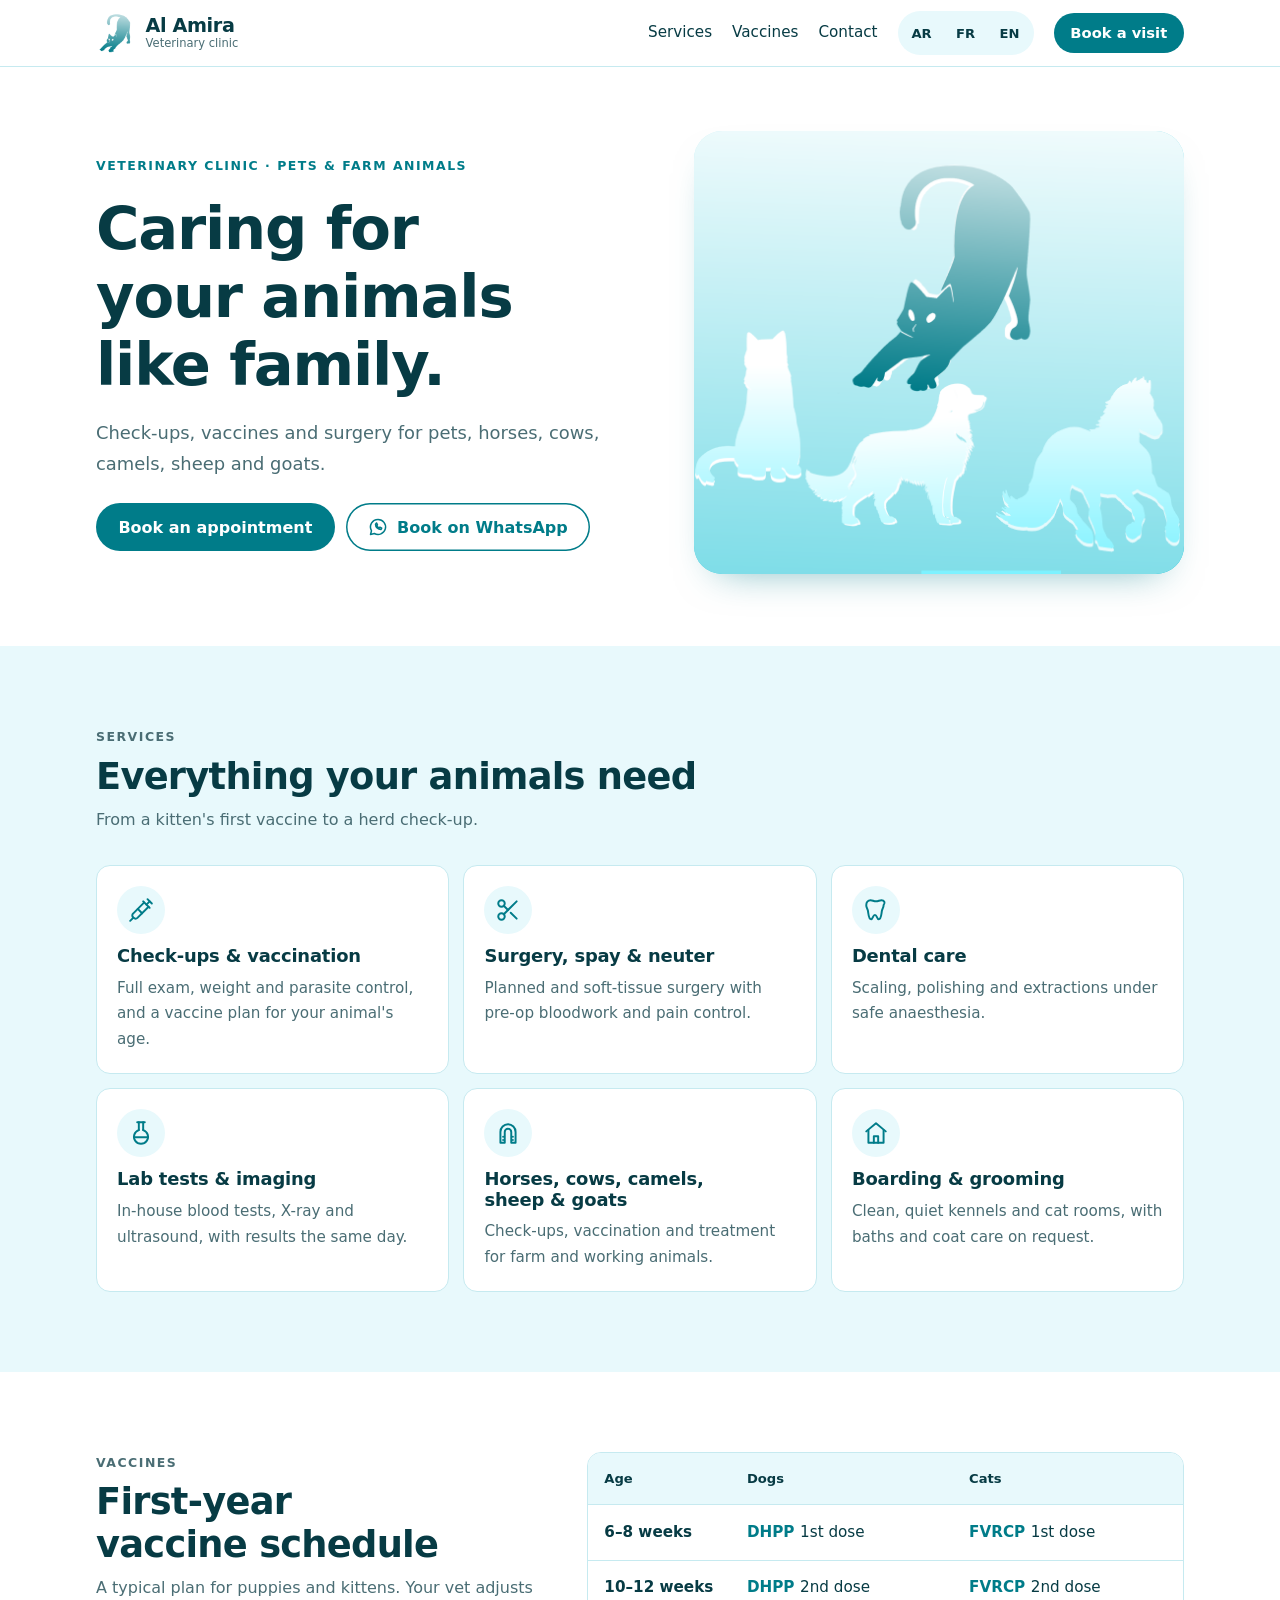
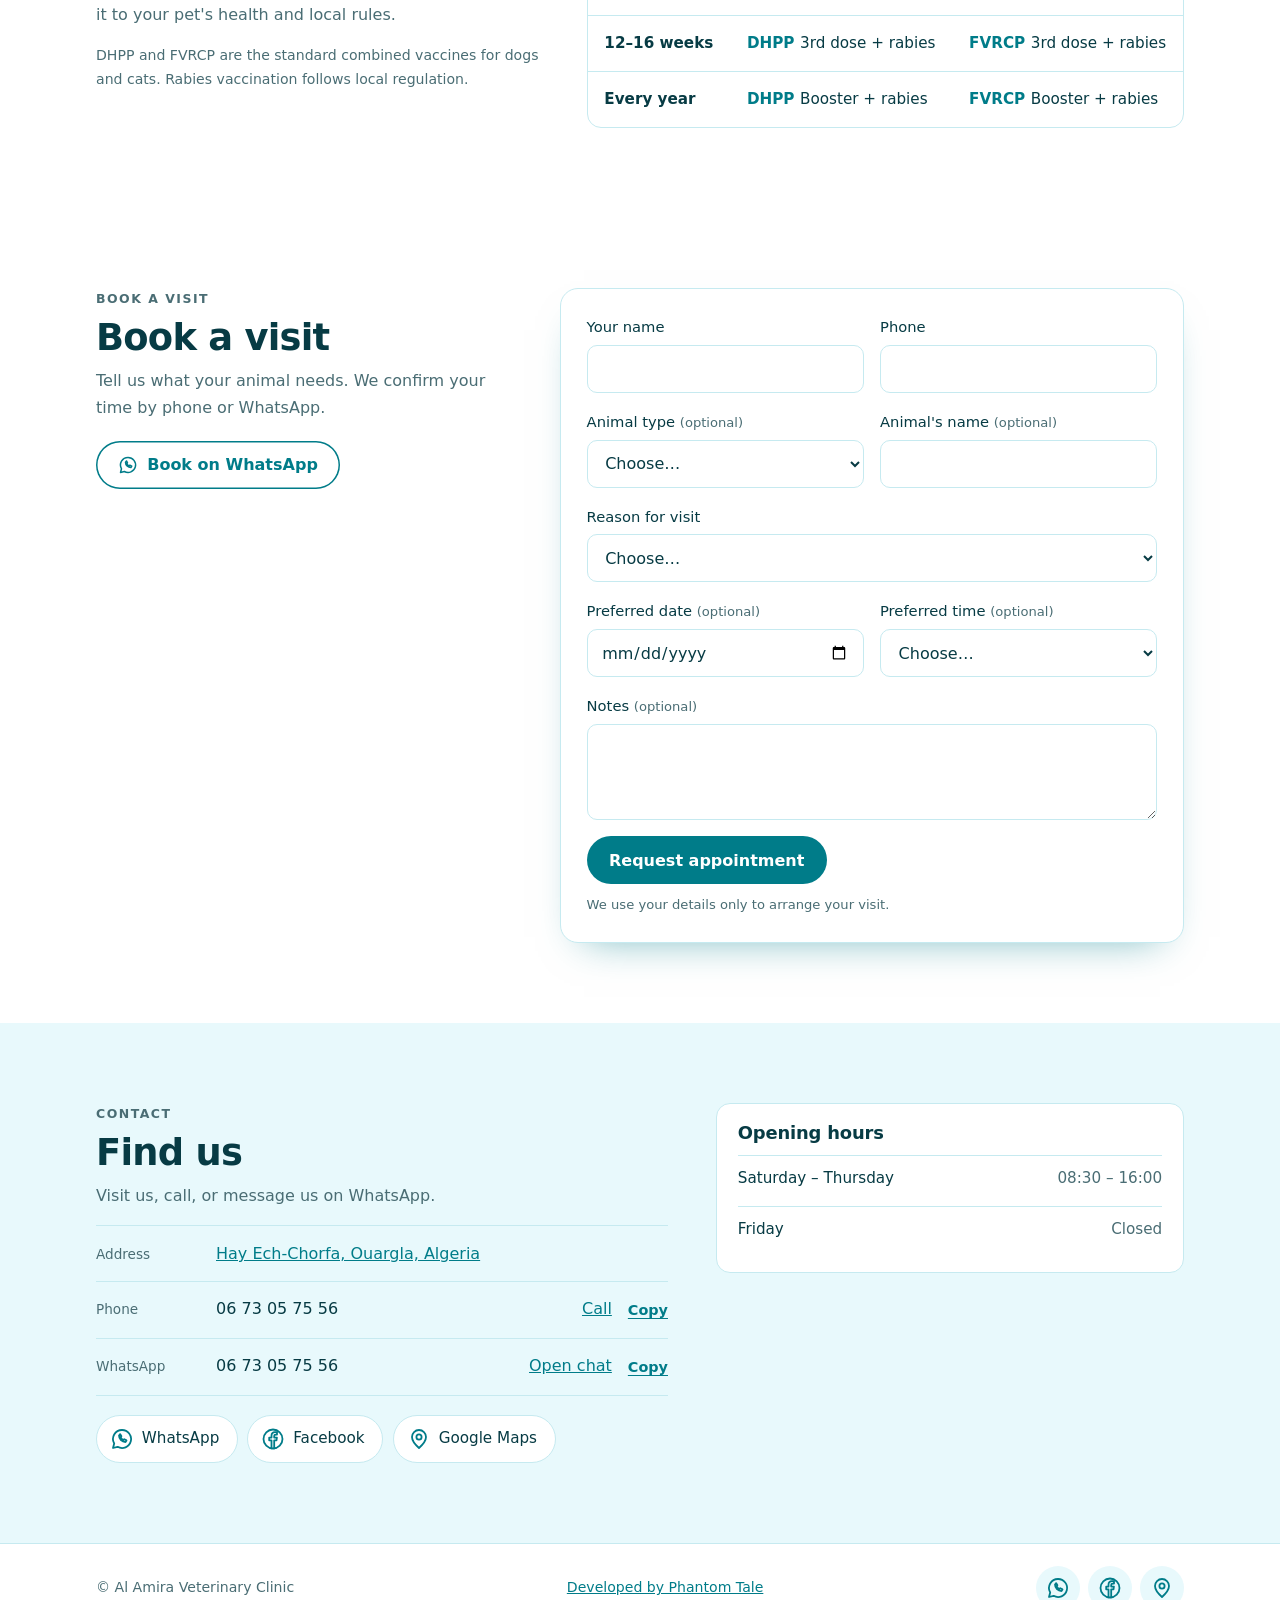
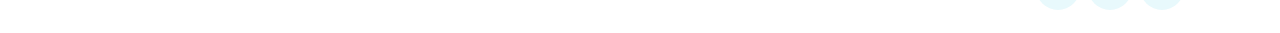
==== en/index.html @ 80b1fdba "updates" ====
<!doctype html>
<html lang="en" dir="ltr">
<head>
  <meta charset="utf-8">
  <meta name="viewport" content="width=device-width, initial-scale=1, viewport-fit=cover">
  <title>Al Amira Veterinary Clinic | Ouargla</title>
  <meta name="description" content="Veterinary care for pets, horses, cows, camels, sheep and goats. Book via WhatsApp or online.">

  <link rel="canonical" href="https://alamiravet.com/en/">

  <meta property="og:title" content="Al Amira Veterinary Clinic">
  <meta property="og:description" content="Veterinary care for pets, horses, cows, camels, sheep and goats. Book via WhatsApp or online.">
  <meta property="og:url" content="https://alamiravet.com/en/">
  <meta property="og:type" content="website">
  <meta property="og:locale" content="en_DZ">
  <meta property="og:site_name" content="Al Amira Veterinary Clinic">
  
  <meta name="color-scheme" content="light">
  <meta name="theme-color" content="#00BCD4">
  <meta name="referrer" content="strict-origin-when-cross-origin">
  <meta http-equiv="Content-Security-Policy" content="default-src 'self'; script-src 'self'; style-src 'self' https://fonts.googleapis.com; font-src 'self' https://fonts.gstatic.com; img-src 'self' data:; connect-src 'self' https://script.google.com https://script.googleusercontent.com; form-action 'none'; base-uri 'self'; object-src 'none'">
  <link rel="icon" href="../assets/icons/logo.svg" type="image/svg+xml">
  <link rel="stylesheet" href="https://fonts.googleapis.com/css2?family=Bricolage+Grotesque:opsz,wght@12..96,500..800&family=Readex+Pro:wght@300..700&display=swap">
  <link rel="stylesheet" href="../styles.css">

  <link rel="alternate" hreflang="ar" href="https://alamiravet.com/" />
  <link rel="alternate" hreflang="fr" href="https://alamiravet.com/fr/" />
  <link rel="alternate" hreflang="en" href="https://alamiravet.com/en/" />
  <link rel="alternate" hreflang="x-default" href="https://alamiravet.com/" />
</head>
<body>

<header class="top" id="top">
  <div class="wrap bar">
    <a class="brand" href="#top">
      <img src="../assets/icons/logo.svg" width="40" height="40" alt="">
      <span><b>Al Amira</b><small>Veterinary clinic</small></span>
    </a>
    <nav class="links" aria-label="Main">
      <a href="#services">Services</a>
      <a href="#vaccines">Vaccines</a>
      <a href="#contact">Contact</a>
    </nav>
    <nav class="lang" aria-label="Language">
      <a href="../" hreflang="ar" lang="ar" aria-label="العربية">AR</a>
      <a href="./fr/" hreflang="fr" lang="fr" aria-label="Français">FR</a>
      <a href="" hreflang="en" lang="en" aria-label="English">EN</a>
    </nav>
    <a class="btn btn-sm" href="#book">Book a visit</a>
  </div>
</header>

<main>
  <section class="hero">
    <div class="wrap hero-grid">
      <div class="hero-copy">
        <p class="eyebrow">Veterinary clinic · Pets &amp; farm animals</p>
        <h1>Caring for your animals like family.</h1>
        <p class="lead">Check-ups, vaccines and surgery for pets, horses, cows, camels, sheep and goats.</p>
        <div class="cta-row">
          <a class="btn" href="#book">Book an appointment</a>
          <a class="btn btn-ghost" href="https://wa.me/213673057556" target="_blank" rel="noopener noreferrer"><img class="ic" src="../assets/icons/whatsapp.svg" alt="" width="20" height="20"><span>Book on WhatsApp</span></a>
        </div>
      </div>
      <div class="hero-art">
        <img src="../assets/hero-placeholder.svg" alt="Al Amira veterinary clinic" fetchpriority="high" decoding="async">
      </div>
    </div>
  </section>

  <section class="sec alt" id="services">
    <div class="wrap">
      <div class="sec-head">
        <p class="eyebrow">Services</p>
        <h2>Everything your animals need</h2>
        <p>From a kitten's first vaccine to a herd check-up.</p>
      </div>
      <div class="grid">
        <article class="card"><div class="ico"><img src="../assets/icons/vaccine.svg" alt="" width="26" height="26"></div><h3>Check-ups &amp; vaccination</h3><p>Full exam, weight and parasite control, and a vaccine plan for your animal's age.</p></article>
        <article class="card"><div class="ico"><img src="../assets/icons/surgery.svg" alt="" width="26" height="26"></div><h3>Surgery, spay &amp; neuter</h3><p>Planned and soft-tissue surgery with pre-op bloodwork and pain control.</p></article>
        <article class="card"><div class="ico"><img src="../assets/icons/dental.svg" alt="" width="26" height="26"></div><h3>Dental care</h3><p>Scaling, polishing and extractions under safe anaesthesia.</p></article>
        <article class="card"><div class="ico"><img src="../assets/icons/lab.svg" alt="" width="26" height="26"></div><h3>Lab tests &amp; imaging</h3><p>In-house blood tests, X-ray and ultrasound, with results the same day.</p></article>
        <article class="card"><div class="ico"><img src="../assets/icons/livestock.svg" alt="" width="26" height="26"></div><h3>Horses, cows, camels, sheep &amp; goats</h3><p>Check-ups, vaccination and treatment for farm and working animals.</p></article>
        <article class="card"><div class="ico"><img src="../assets/icons/boarding.svg" alt="" width="26" height="26"></div><h3>Boarding &amp; grooming</h3><p>Clean, quiet kennels and cat rooms, with baths and coat care on request.</p></article>
      </div>
    </div>
  </section>

  <section class="sec" id="vaccines">
    <div class="wrap vac">
      <div>
        <div class="sec-head">
          <p class="eyebrow">Vaccines</p>
          <h2>First-year vaccine schedule</h2>
          <p>A typical plan for puppies and kittens. Your vet adjusts it to your pet's health and local rules.</p>
        </div>
        <p class="note">DHPP and FVRCP are the standard combined vaccines for dogs and cats. Rabies vaccination follows local regulation.</p>
      </div>
      <div class="tablewrap">
        <table>
          <thead><tr><th>Age</th><th>Dogs</th><th>Cats</th></tr></thead>
          <tbody>
            <tr><th scope="row">6–8 weeks</th><td><b class="ltr">DHPP</b><span>1st dose</span></td><td><b class="ltr">FVRCP</b><span>1st dose</span></td></tr>
            <tr><th scope="row">10–12 weeks</th><td><b class="ltr">DHPP</b><span>2nd dose</span></td><td><b class="ltr">FVRCP</b><span>2nd dose</span></td></tr>
            <tr><th scope="row">12–16 weeks</th><td><b class="ltr">DHPP</b><span>3rd dose + rabies</span></td><td><b class="ltr">FVRCP</b><span>3rd dose + rabies</span></td></tr>
            <tr><th scope="row">Every year</th><td><b class="ltr">DHPP</b><span>Booster + rabies</span></td><td><b class="ltr">FVRCP</b><span>Booster + rabies</span></td></tr>
          </tbody>
        </table>
      </div>
    </div>
  </section>

  <section class="sec" id="book">
    <div class="wrap book">
      <div>
        <div class="sec-head">
          <p class="eyebrow">Book a visit</p>
          <h2>Book a visit</h2>
          <p>Tell us what your animal needs. We confirm your time by phone or WhatsApp.</p>
        </div>
        <a class="btn btn-ghost" href="https://wa.me/213673057556" target="_blank" rel="noopener noreferrer"><img class="ic" src="../assets/icons/whatsapp.svg" alt="" width="20" height="20"><span>Book on WhatsApp</span></a>
      </div>
      <form class="form" id="bookForm" autocomplete="on" data-endpoint="https://script.google.com/macros/s/AKfycby089XbqTr5e4kr5ktyKQAH43PGObQZ3fJ3onuJuFpIUr0BAvD4jPOFTrBCNZyT_2rZ/exec" data-wa="213673057556">
        <label class="field" for="f-owner"><span>Your name</span><input id="f-owner" name="owner" type="text" autocomplete="name" maxlength="80" required></label>
        <label class="field" for="f-phone"><span>Phone</span><input id="f-phone" name="phone" type="tel" autocomplete="tel" inputmode="tel" dir="ltr" maxlength="30" pattern="[0-9+ ]{8,30}" required></label>
        <label class="field" for="f-ptype"><span>Animal type <span class="opt">(optional)</span></span>
          <select id="f-ptype" name="ptype">
            <option value="">Choose…</option>
            <option value="pDog">Dog</option>
            <option value="pCat">Cat</option>
            <option value="pBird">Bird</option>
            <option value="pRabbit">Rabbit</option>
            <option value="pHorse">Horse</option>
            <option value="pCow">Cow</option>
            <option value="pCamel">Camel</option>
            <option value="pSheep">Sheep</option>
            <option value="pGoat">Goat</option>
            <option value="pOther">Other</option>
          </select></label>
        <label class="field" for="f-pname"><span>Animal's name <span class="opt">(optional)</span></span><input id="f-pname" name="pname" type="text" maxlength="60"></label>
        <label class="field full" for="f-reason"><span>Reason for visit</span>
          <select id="f-reason" name="reason" required>
            <option value="">Choose…</option>
            <option value="rCheck">Check-up</option>
            <option value="rVacc">Vaccination</option>
            <option value="rSurg">Surgery or spay/neuter</option>
            <option value="rDent">Dental care</option>
            <option value="rSick">My animal seems unwell</option>
          </select></label>
        <label class="field" for="f-date"><span>Preferred date <span class="opt">(optional)</span></span><input id="f-date" name="date" type="date"></label>
        <label class="field" for="f-time"><span>Preferred time <span class="opt">(optional)</span></span>
          <select id="f-time" name="time">
            <option value="">Choose…</option>
            <option value="tmAm">Morning (08:30–12:00)</option>
            <option value="tmPm">Midday (12:00–14:00)</option>
            <option value="tmEve">Afternoon (14:00–16:00)</option>
          </select></label>
        <label class="field full" for="f-notes"><span>Notes <span class="opt">(optional)</span></span><textarea id="f-notes" name="notes" maxlength="500"></textarea></label>
        <div class="hp" aria-hidden="true"><label for="f-website">Website<input id="f-website" name="website" type="text" tabindex="-1" autocomplete="off"></label></div>
        <div class="full">
          <button class="btn" id="submitBtn" type="submit">Request appointment</button>
          <p class="privacy">We use your details only to arrange your visit.</p>
        </div>
        <div class="result" id="result" role="status" aria-live="polite" hidden>
          <h3 id="resH"></h3>
          <dl id="resList"></dl>
          <p class="note flush" id="resNote"></p>
          <div class="actions">
            <a class="btn btn-ghost btn-sm" id="resWa" href="https://wa.me/213673057556" target="_blank" rel="noopener noreferrer">Send details on WhatsApp</a>
          </div>
        </div>
      </form>
    </div>
  </section>

  <section class="sec alt" id="contact">
    <div class="wrap contact">
      <div>
        <div class="sec-head">
          <p class="eyebrow">Contact</p>
          <h2>Find us</h2>
          <p>Visit us, call, or message us on WhatsApp.</p>
        </div>
        <div class="info">
          <div class="info-row"><span class="k">Address</span><span class="v"><a href="https://maps.app.goo.gl/BGkuov27xHATHpi79" target="_blank" rel="noopener noreferrer">Hay Ech-Chorfa, Ouargla, Algeria</a></span></div>
          <div class="info-row"><span class="k">Phone</span><span class="v ltr" id="ph1">06 73 05 75 56</span>
            <span class="acts"><a href="tel:+213673057556">Call</a><button class="btn-text" type="button" data-copy="ph1">Copy</button></span></div>
          <div class="info-row"><span class="k">WhatsApp</span><span class="v ltr" id="ph3">06 73 05 75 56</span>
            <span class="acts"><a href="https://wa.me/213673057556" target="_blank" rel="noopener noreferrer">Open chat</a><button class="btn-text" type="button" data-copy="ph3">Copy</button></span></div>
        </div>
        <div class="social">
          <a class="soc" href="https://wa.me/213673057556" target="_blank" rel="noopener noreferrer"><img src="../assets/icons/whatsapp.svg" alt="" width="24" height="24"><span>WhatsApp</span></a>
          <a class="soc" href="https://www.facebook.com/profile.php?id=100063980655939" target="_blank" rel="noopener noreferrer"><img src="../assets/icons/facebook.svg" alt="" width="24" height="24"><span>Facebook</span></a>
          <a class="soc" href="https://maps.app.goo.gl/BGkuov27xHATHpi79" target="_blank" rel="noopener noreferrer"><img src="../assets/icons/maps.svg" alt="" width="24" height="24"><span>Google Maps</span></a>
        </div>
      </div>
      <div class="hours">
        <h3>Opening hours</h3>
        <div class="r"><span>Saturday – Thursday</span><span class="ltr">08:30 – 16:00</span></div>
        <div class="r"><span>Friday</span><span>Closed</span></div>
      </div>
    </div>
  </section>
</main>

<footer>
  <div class="wrap foot">
    <span>© Al Amira Veterinary Clinic</span>
    <span><a href="https://abdallahfh.github.io/"> Developed by Phantom Tale</a></span>
    <div class="foot-icons">
      <a href="https://wa.me/213673057556" target="_blank" rel="noopener noreferrer" aria-label="WhatsApp"><img src="../assets/icons/whatsapp.svg" alt="" width="24" height="24"></a>
      <a href="https://www.facebook.com/profile.php?id=100063980655939" target="_blank" rel="noopener noreferrer" aria-label="Facebook"><img src="../assets/icons/facebook.svg" alt="" width="24" height="24"></a>
      <a href="https://maps.app.goo.gl/BGkuov27xHATHpi79" target="_blank" rel="noopener noreferrer" aria-label="Google Maps"><img src="../assets/icons/maps.svg" alt="" width="24" height="24"></a>
    </div>
  </div>
</footer>

<div class="dock">
  <a class="btn" href="https://wa.me/213673057556" target="_blank" rel="noopener noreferrer"><img class="ic ic-white" src="../assets/icons/whatsapp.svg" alt="" width="20" height="20"><span>Book on WhatsApp</span></a>
  <a class="btn btn-ghost" href="tel:+213673057556"><img class="ic" src="../assets/icons/phone.svg" alt="" width="20" height="20"><span>Call</span></a>
</div>

<dialog id="lightbox">
  <img id="lbImg" alt="" src="[data-uri]">
  <button type="button" class="lb-close" id="lbClose">Close</button>
</dialog>

<script type="application/json" id="i18n">{"lang":"en","locale":"en-GB","ui":{"sending":"Sending…","submit":"Request appointment","resSentH":"Request sent","resSentNote":"We will confirm your time by phone or WhatsApp. If you do not hear from us, message us on WhatsApp.","resErrH":"Could not send","resErrNote":"Please check your connection and try again, or send these details on WhatsApp instead.","resDemoH":"Your request, as entered","resDemoNote":"Demo mode: nothing was sent. Use the WhatsApp button to book now.","waGeneric":"Hello, I would like to book an appointment for my animal.","copy":"Copy","copied":"Copied","shotAlt":"Screenshot of a client review","fOwner":"Your name","fPhone":"Phone","fPtype":"Animal type","fPname":"Animal's name","fReason":"Reason for visit","fDate":"Preferred date","fTime":"Preferred time","fNotes":"Notes","pDog":"Dog","pCat":"Cat","pBird":"Bird","pRabbit":"Rabbit","pHorse":"Horse","pCow":"Cow","pCamel":"Camel","pSheep":"Sheep","pGoat":"Goat","pOther":"Other","rCheck":"Check-up","rVacc":"Vaccination","rSurg":"Surgery or spay/neuter","rDent":"Dental care","rSick":"My animal seems unwell","tmAm":"Morning (08:30–12:00)","tmPm":"Midday (12:00–14:00)","tmEve":"Afternoon (14:00–16:00)"},"staff":{"pDog":"Dog","pCat":"Cat","pBird":"Bird","pRabbit":"Rabbit","pHorse":"Horse","pCow":"Cow","pCamel":"Camel","pSheep":"Sheep","pGoat":"Goat","pOther":"Other","rCheck":"Check-up","rVacc":"Vaccination","rSurg":"Surgery or spay/neuter","rDent":"Dental care","rSick":"My animal seems unwell","tmAm":"Morning (08:30–12:00)","tmPm":"Midday (12:00–14:00)","tmEve":"Afternoon (14:00–16:00)"}}</script>
<script src="../app.js" defer></script>
</body>
</html>
---- styles.css ----
/* Layout, mobile first: one column on phones with a fixed WhatsApp/Call bar at the bottom; from 720px the bar goes away, from 900px the nav and two-column layouts appear. Cyan and white only. Logical properties throughout so Arabic (RTL) is the default direction. */

/* Custom font slot: drop a font file at assets/fonts/custom.woff2 (see README). If the file is missing the browser silently uses the fallback fonts below. */
@font-face {
  font-family: "Al Amira Custom";
  src: url("assets/fonts/custom.woff2") format("woff2"), url("assets/fonts/custom.woff") format("woff"), url("assets/fonts/custom.ttf") format("truetype");
  font-display: swap;
}

:root {
  --bg: #FFFFFF;
  --surface: #FFFFFF;
  --tint: #E8F9FC;
  --tint-2: #CFF3F9;
  --ink: #073B44;
  --muted: #4A6D74;
  --line: #C6EAF0;
  --cyan: #00BCD4;
  --cyan-deep: #007C89;
  --btn-bg: #007C89;
  --btn-fg: #FFFFFF;
  --focus: #007C89;
  --shadow: 0 18px 40px -24px rgba(0, 124, 137, 0.6);
  --font-display: "Al Amira Custom", "Bricolage Grotesque", "Readex Pro", system-ui, sans-serif;
  --font-body: "Al Amira Custom", "Readex Pro", system-ui, -apple-system, "Segoe UI", sans-serif;
  color-scheme: light;
}
html[lang="ar"] { --font-display: "Al Amira Custom", "Readex Pro", system-ui, sans-serif; }

* { box-sizing: border-box; }
[hidden] { display: none !important; }
html { scroll-behavior: smooth; scroll-padding-top: 76px; }
body {
  margin: 0;
  background: var(--bg);
  color: var(--ink);
  font: 400 1rem/1.7 var(--font-body);
  -webkit-text-size-adjust: 100%;
  padding-bottom: calc(76px + env(safe-area-inset-bottom, 0px));
}
html[lang="ar"] body { line-height: 1.95; }
h1, h2, h3 { font-family: var(--font-display); text-wrap: balance; margin: 0; line-height: 1.15; letter-spacing: -0.02em; }
html[lang="ar"] h1, html[lang="ar"] h2, html[lang="ar"] h3 { line-height: 1.45; letter-spacing: 0; }
h1 { font-size: clamp(1.95rem, 7.4vw, 3.7rem); font-weight: 700; }
h2 { font-size: clamp(1.55rem, 5.4vw, 2.3rem); font-weight: 700; }
h3 { font-size: 1.12rem; font-weight: 600; letter-spacing: -0.01em; }
p { margin: 0; }
a { color: var(--cyan-deep); }
:focus-visible { outline: 3px solid var(--focus); outline-offset: 2px; border-radius: 6px; }

.wrap { max-width: 1120px; margin-inline: auto; padding-left: max(16px, env(safe-area-inset-left, 0px)); padding-right: max(16px, env(safe-area-inset-right, 0px)); }
.eyebrow { font-size: 0.78rem; font-weight: 600; text-transform: uppercase; letter-spacing: 0.12em; color: var(--cyan-deep); }
html[lang="ar"] .eyebrow { letter-spacing: 0; font-size: 0.92rem; }
.ltr { direction: ltr; unicode-bidi: isolate; display: inline-block; }
.flush { margin: 0; }
.opt { font-weight: 400; color: var(--muted); font-size: 0.82rem; }

/* Buttons: 48px tall for thumbs */
.btn {
  display: inline-flex; align-items: center; justify-content: center; gap: 0.55rem;
  min-height: 48px; padding: 0.7rem 1.4rem; border-radius: 999px; border: 0; cursor: pointer;
  background: var(--btn-bg); color: var(--btn-fg); font: 600 1rem/1.2 var(--font-body); text-decoration: none;
  transition: transform 0.15s ease;
}
.btn:hover { transform: translateY(-1px); }
.btn[disabled] { opacity: 0.65; cursor: progress; transform: none; }
.btn-ghost { background: var(--surface); color: var(--cyan-deep); box-shadow: inset 0 0 0 1.5px var(--cyan-deep); }
.btn-sm { min-height: 40px; padding: 0.5rem 1.05rem; font-size: 0.92rem; }
.btn-text { background: none; border: 0; padding: 0.4rem 0; color: var(--cyan-deep); font: 600 0.9rem var(--font-body); cursor: pointer; text-decoration: underline; text-underline-offset: 3px; }
.btn .ic { width: 20px; height: 20px; }
.ic-white { filter: brightness(0) invert(1); }

/* Header */
.top { position: sticky; top: 0; z-index: 20; background: var(--bg); border-bottom: 1px solid var(--line); padding-top: env(safe-area-inset-top, 0px); }
.bar { display: flex; align-items: center; justify-content: space-between; gap: 0.75rem; padding-block: 0.55rem; }
.brand { display: flex; align-items: center; gap: 0.6rem; text-decoration: none; color: var(--ink); min-width: 0; }
.brand img { width: 40px; height: 40px; border-radius: 12px; flex: none; }
.brand b { font: 700 1.2rem/1.1 var(--font-display); letter-spacing: -0.02em; display: block; }
html[lang="ar"] .brand b { letter-spacing: 0; font-size: 1.3rem; }
.brand small { font-size: 0.72rem; color: var(--muted); display: block; line-height: 1.3; }
.links { display: none; gap: 1.25rem; }
.links a { color: var(--ink); text-decoration: none; font-weight: 500; font-size: 0.95rem; }
.links a:hover { color: var(--cyan-deep); }
.lang { display: inline-flex; padding: 3px; border-radius: 999px; background: var(--tint); gap: 2px; flex: none; }
.lang a { display: inline-flex; align-items: center; justify-content: center; color: var(--ink); text-decoration: none; font: 600 0.82rem/1 var(--font-body); min-width: 42px; min-height: 38px; padding: 0 0.6rem; border-radius: 999px; }
.lang a[aria-current="page"] { background: var(--btn-bg); color: var(--btn-fg); }
.top .btn { display: none; }

/* Bottom bar on phones */
.dock {
  position: fixed; bottom: 0; inset-inline: 0; z-index: 30; display: flex; gap: 0.6rem;
  padding: 0.6rem max(16px, env(safe-area-inset-right, 0px)) calc(0.6rem + env(safe-area-inset-bottom, 0px)) max(16px, env(safe-area-inset-left, 0px));
  background: var(--surface); border-top: 1px solid var(--line); box-shadow: 0 -10px 24px -18px rgba(0, 124, 137, 0.7);
}
.dock .btn { flex: 1; padding-inline: 0.8rem; }

/* Hero */
.hero { padding-block: 1.5rem 2.5rem; }
.hero-grid { display: grid; gap: 1.5rem; }
.hero-copy { display: grid; gap: 1rem; justify-items: start; min-width: 0; }
.hero-copy .lead { font-size: 1.05rem; color: var(--muted); max-width: 46ch; }
.cta-row { display: grid; gap: 0.7rem; width: 100%; margin-top: 0.3rem; }
.hero-art {
  position: relative; min-width: 0; border-radius: 24px; overflow: hidden; aspect-ratio: 16 / 10; max-width: 100%;
  background: linear-gradient(160deg, var(--tint-2) 0%, var(--cyan) 100%); box-shadow: var(--shadow);
}
.hero-art img { position: absolute; inset: 0; width: 100%; height: 100%; object-fit: cover; }

/* Sections */
.sec { padding-block: 2.75rem; }
.sec.alt { background: var(--tint); }
.sec-head { display: grid; gap: 0.5rem; max-width: 62ch; margin-bottom: 1.5rem; }
.sec-head p { color: var(--muted); }
.grid { display: grid; gap: 0.9rem; grid-template-columns: repeat(auto-fill, minmax(min(100%, 280px), 1fr)); }
.card { background: var(--surface); border: 1px solid var(--line); border-radius: 14px; padding: 1.25rem; display: grid; gap: 0.55rem; align-content: start; min-width: 0; }
.card p { color: var(--muted); font-size: 0.95rem; }
.ico { width: 48px; height: 48px; border-radius: 50%; background: var(--tint); display: grid; place-items: center; margin-bottom: 0.2rem; }
.ico img { width: 26px; height: 26px; }

/* Vaccines */
.vac { display: grid; gap: 1.5rem; }
.vac .sec-head { margin-bottom: 0; }
.tablewrap { overflow-x: auto; border: 1px solid var(--line); border-radius: 14px; background: var(--surface); min-width: 0; }
table { width: 100%; border-collapse: collapse; }
th, td { text-align: start; padding: 0.8rem 0.85rem; border-bottom: 1px solid var(--line); vertical-align: top; font-size: 0.9rem; }
thead th { background: var(--tint); font-weight: 600; font-size: 0.82rem; }
tbody tr:last-child th, tbody tr:last-child td { border-bottom: 0; }
tbody th { font-weight: 600; }
td b.ltr { display: block; font-family: var(--font-display); letter-spacing: 0; color: var(--cyan-deep); }
.note { font-size: 0.88rem; color: var(--muted); margin-top: 1rem; }

/* Review screenshots: swipe row on phones, masonry columns on desktop. Images scale to their container, whatever their size. */
.shots { display: grid; grid-auto-flow: column; grid-auto-columns: min(80%, 340px); gap: 0.9rem; overflow-x: auto; scroll-snap-type: x mandatory; padding-bottom: 0.8rem; -webkit-overflow-scrolling: touch; }
.shot { margin: 0; scroll-snap-align: start; align-self: start; min-width: 0; }
.shot button { display: block; width: 100%; padding: 0; border: 1px solid var(--line); border-radius: 14px; overflow: hidden; background: var(--surface); cursor: zoom-in; }
.shot img { display: block; width: 100%; height: auto; }
dialog { border: 0; padding: 0; background: transparent; max-width: 100vw; max-height: 100vh; overflow: visible; }
dialog::backdrop { background: rgba(3, 40, 46, 0.82); }
dialog img { display: block; max-width: 92vw; max-height: 86vh; width: auto; height: auto; border-radius: 12px; background: var(--surface); }
.lb-close { position: absolute; top: -48px; inset-inline-end: 0; min-height: 40px; padding: 0.4rem 1rem; border: 0; border-radius: 999px; background: var(--surface); color: var(--cyan-deep); font: 600 0.9rem var(--font-body); cursor: pointer; }

/* Booking */
.book { display: grid; gap: 1.5rem; }
.book .sec-head { margin-bottom: 1.2rem; }
.form { display: grid; grid-template-columns: 1fr; gap: 1rem; background: var(--surface); border: 1px solid var(--line); border-radius: 18px; padding: 1.1rem; box-shadow: var(--shadow); min-width: 0; }
.field { display: grid; gap: 0.35rem; min-width: 0; font-weight: 500; font-size: 0.92rem; }
.form .full { grid-column: 1 / -1; }
input, select, textarea {
  width: 100%; min-width: 0; min-height: 48px; font: 400 1rem var(--font-body); color: var(--ink); background: var(--bg);
  border: 1.5px solid var(--line); border-radius: 10px; padding: 0.7rem 0.85rem;
}
textarea { min-height: 96px; resize: vertical; }
input:focus-visible, select:focus-visible, textarea:focus-visible { outline: 3px solid var(--focus); outline-offset: 1px; border-color: var(--focus); }
.hp { position: absolute; inset-inline-start: -9999px; width: 1px; height: 1px; overflow: hidden; }
.privacy { font-size: 0.82rem; color: var(--muted); margin-top: 0.6rem; }
.form .btn { width: 100%; }
.result { grid-column: 1 / -1; background: var(--tint); border-radius: 14px; padding: 1.1rem 1.2rem; display: grid; gap: 0.8rem; }
.result.err { background: #FDECEA; }
.result h3 { font-size: 1.05rem; }
.result dl { margin: 0; display: grid; grid-template-columns: 1fr; gap: 0.1rem; font-size: 0.93rem; }
.result dt { color: var(--muted); margin-top: 0.4rem; }
.result dd { margin: 0; overflow-wrap: anywhere; }
.result .actions { display: flex; flex-wrap: wrap; gap: 0.6rem; }

/* Contact */
.contact { display: grid; gap: 1.5rem; }
.contact .sec-head { margin-bottom: 1rem; }
.info { display: grid; }
.info-row { display: flex; flex-wrap: wrap; align-items: baseline; gap: 0.2rem 1rem; padding-block: 0.85rem; border-bottom: 1px solid var(--line); }
.info-row:first-child { border-top: 1px solid var(--line); }
.info-row .k { width: 6.5rem; font-size: 0.85rem; color: var(--muted); }
.info-row .v { font-weight: 500; overflow-wrap: anywhere; min-width: 0; }
.info-row .acts { display: flex; gap: 1rem; margin-inline-start: auto; }
.social { display: flex; flex-wrap: wrap; gap: 0.6rem; margin-top: 1.2rem; }
.soc { display: inline-flex; align-items: center; gap: 0.5rem; min-height: 48px; padding: 0.4rem 1.1rem 0.4rem 0.8rem; border-radius: 999px; background: var(--surface); border: 1.5px solid var(--line); color: var(--ink); text-decoration: none; font-weight: 500; font-size: 0.95rem; }
.soc:hover { border-color: var(--cyan-deep); }
.soc img { width: 24px; height: 24px; }
.hours { background: var(--surface); border: 1px solid var(--line); border-radius: 14px; padding: 1.2rem 1.3rem; display: grid; gap: 0.2rem; min-width: 0; }
.hours h3 { margin-bottom: 0.5rem; }
.hours .r { display: flex; justify-content: space-between; gap: 1rem; padding-block: 0.65rem; border-top: 1px solid var(--line); font-size: 0.95rem; }
.hours .r span:last-child { font-variant-numeric: tabular-nums; text-align: end; color: var(--muted); }

footer { border-top: 1px solid var(--line); padding-block: 1.4rem; font-size: 0.88rem; color: var(--muted); }
.foot { display: flex; flex-wrap: wrap; align-items: center; justify-content: space-between; gap: 0.8rem; }
.foot-icons { display: flex; gap: 0.5rem; }
.foot-icons a { width: 44px; height: 44px; display: grid; place-items: center; border-radius: 50%; background: var(--tint); }
.foot-icons img { width: 24px; height: 24px; }

/* From 560px */
@media (min-width: 560px) {
  .cta-row { display: flex; flex-wrap: wrap; width: auto; }
  .hero-art { aspect-ratio: 16 / 9; }
}

/* From 640px */
@media (min-width: 640px) {
  .form { grid-template-columns: 1fr 1fr; padding: 1.6rem; }
  .result dl { grid-template-columns: max-content 1fr; gap: 0.35rem 1rem; }
  .result dt { margin-top: 0; }
  th, td { padding: 0.9rem 1.05rem; font-size: 0.95rem; }
  td b.ltr { display: inline-block; margin-inline-end: 0.35rem; }
}

/* From 720px: bottom bar off */
@media (min-width: 720px) {
  body { padding-bottom: 0; }
  .dock { display: none; }
  .sec { padding-block: 3.75rem; }
}

/* From 900px: desktop */
@media (min-width: 900px) {
  html { scroll-padding-top: 88px; }
  .bar { padding-block: 0.7rem; gap: 1.25rem; }
  .brand { margin-inline-end: auto; }
  .links { display: flex; }
  .top .btn { display: inline-flex; }
  .hero { padding-block: 4rem 4.5rem; }
  .hero-grid { grid-template-columns: 1.05fr 0.95fr; gap: 3.5rem; align-items: center; }
  .hero-copy { gap: 1.2rem; }
  .hero-copy .lead { font-size: 1.12rem; }
  .hero-art { aspect-ratio: 520 / 470; border-radius: 28px; }
  .sec { padding-block: 5rem; }
  .sec-head { margin-bottom: 2rem; }
  .vac { grid-template-columns: 1fr 1.35fr; gap: 3rem; align-items: start; }
  .shots { display: block; columns: 3; column-gap: 1rem; overflow: visible; padding-bottom: 0; }
  .shot { break-inside: avoid; margin-bottom: 1rem; }
  .book { grid-template-columns: 0.8fr 1.2fr; gap: 3rem; align-items: start; }
  .contact { grid-template-columns: 1.1fr 0.9fr; gap: 3rem; align-items: start; }
  .form .btn { width: auto; }
}

@media (prefers-reduced-motion: reduce) { html { scroll-behavior: auto; } .btn { transition: none; } .btn:hover { transform: none; } }
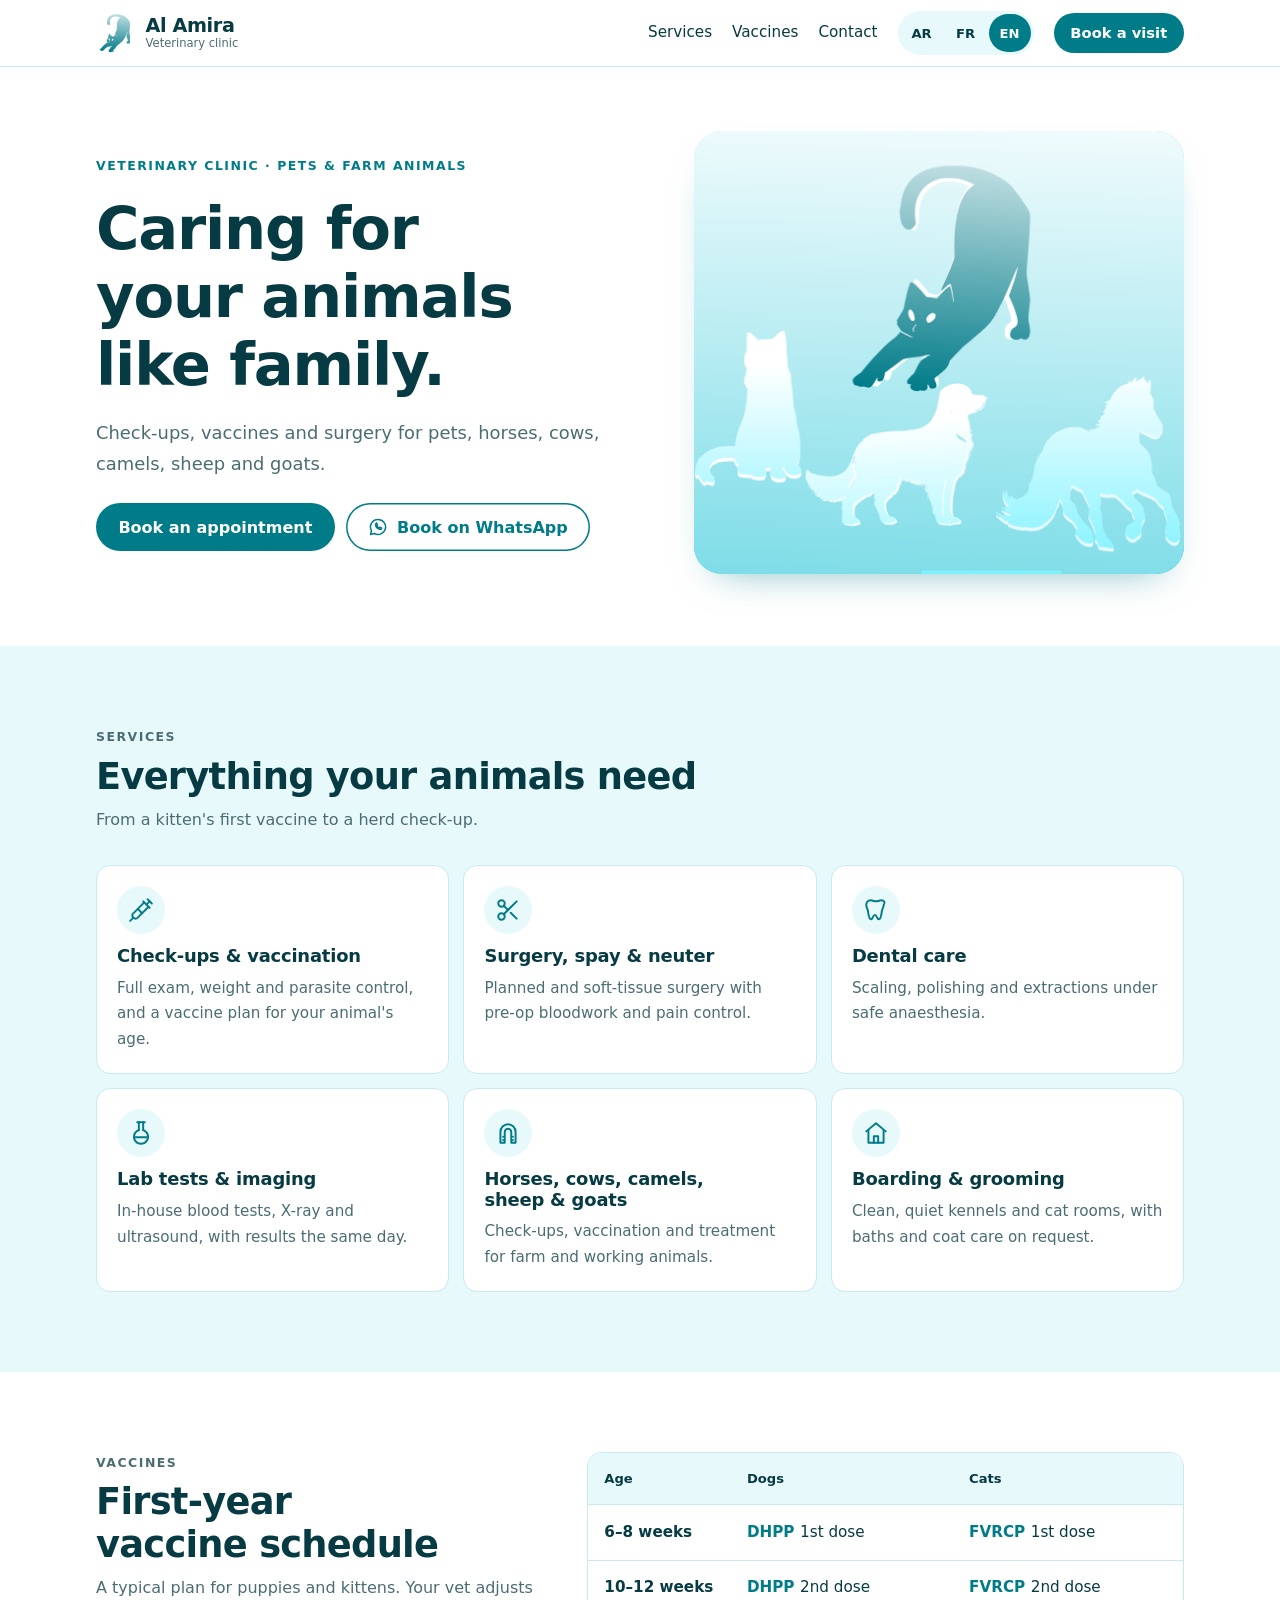
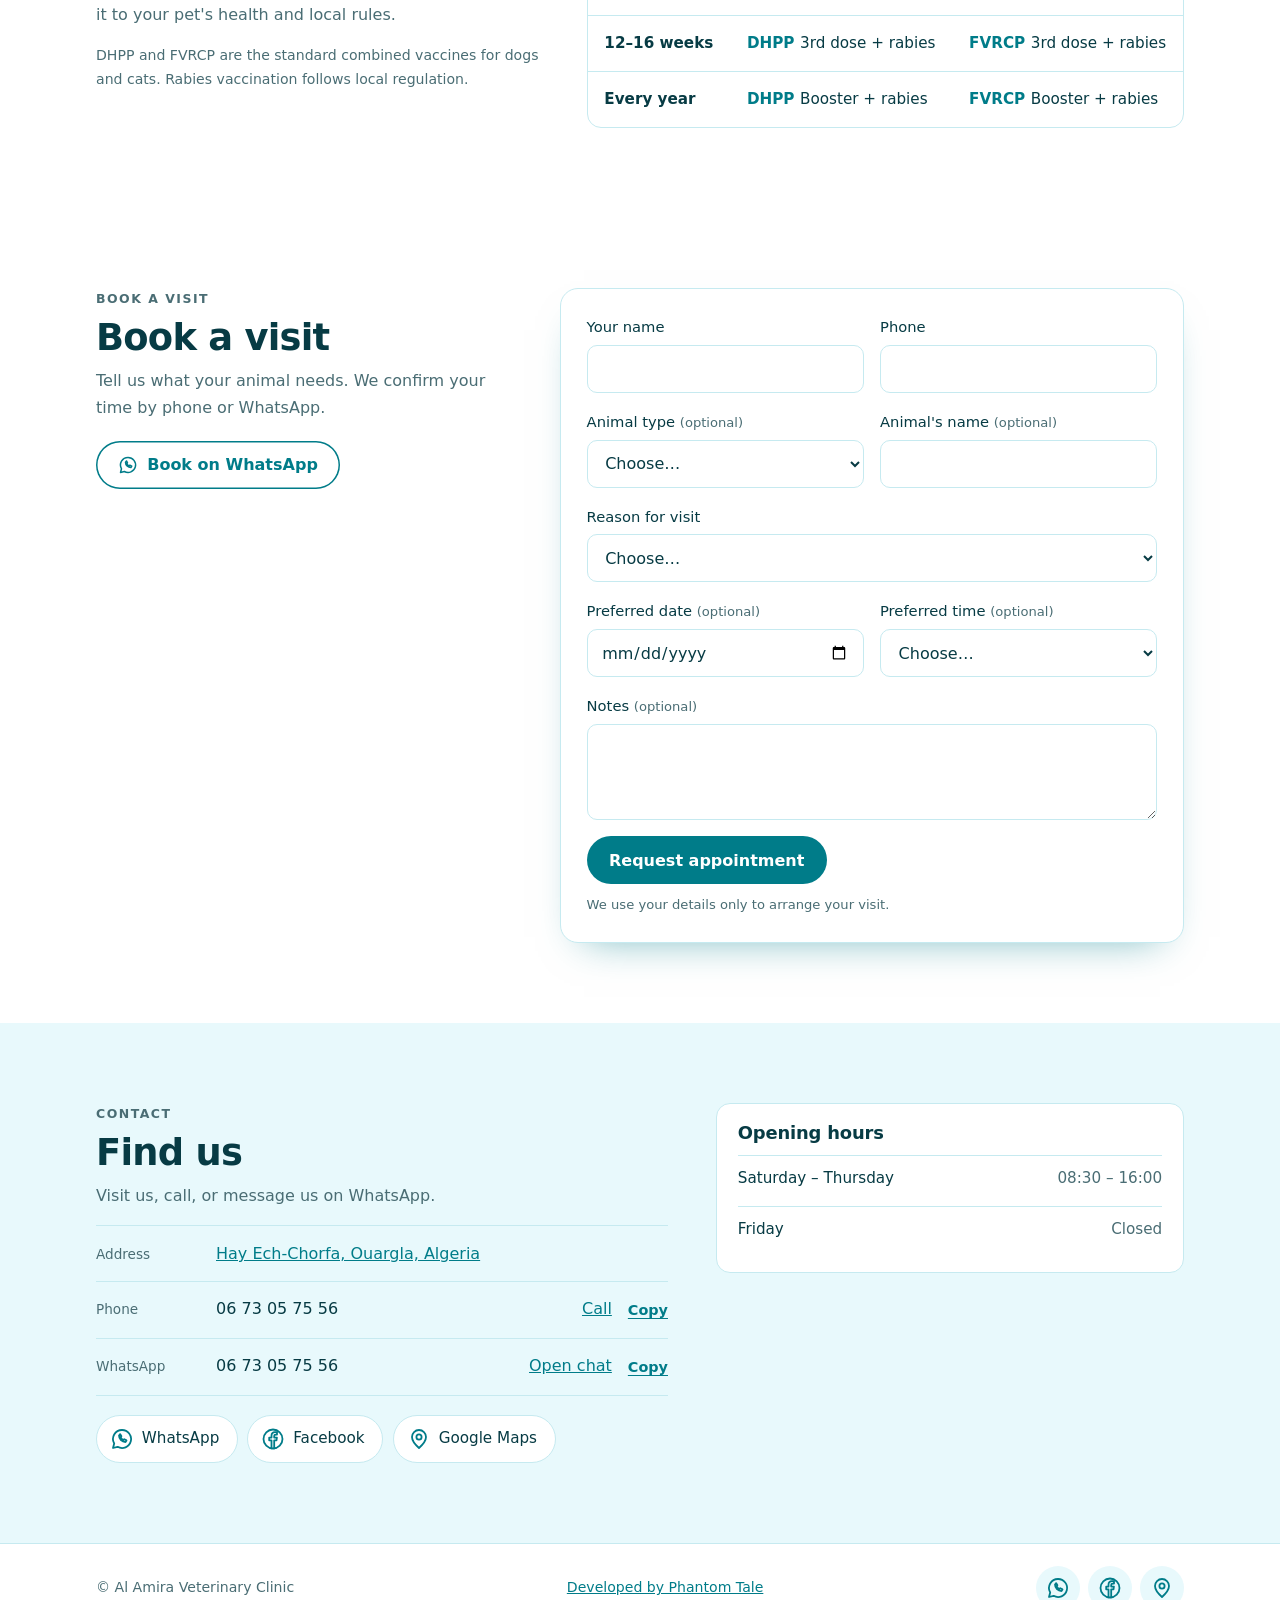
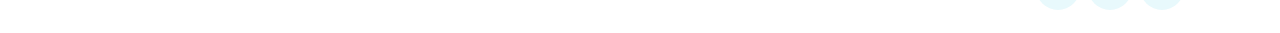
==== commit 6178112a: "updates" ====
--- a/en/index.html
+++ b/en/index.html
@@ -43,8 +43,8 @@
     </nav>
     <nav class="lang" aria-label="Language">
       <a href="../" hreflang="ar" lang="ar" aria-label="العربية">AR</a>
-      <a href="./fr/" hreflang="fr" lang="fr" aria-label="Français">FR</a>
-      <a href="" hreflang="en" lang="en" aria-label="English">EN</a>
+      <a href="../fr/" hreflang="fr" lang="fr" aria-label="Français">FR</a>
+      <a href="" hreflang="en" lang="en" aria-label="English" aria-current="page">EN</a>
     </nav>
     <a class="btn btn-sm" href="#book">Book a visit</a>
   </div>
--- a/styles.css
+++ b/styles.css
@@ -1,6 +1,3 @@
-/* Layout, mobile first: one column on phones with a fixed WhatsApp/Call bar at the bottom; from 720px the bar goes away, from 900px the nav and two-column layouts appear. Cyan and white only. Logical properties throughout so Arabic (RTL) is the default direction. */
-
-/* Custom font slot: drop a font file at assets/fonts/custom.woff2 (see README). If the file is missing the browser silently uses the fallback fonts below. */
 @font-face {
   font-family: "Al Amira Custom";
   src: url("assets/fonts/custom.woff2") format("woff2"), url("assets/fonts/custom.woff") format("woff"), url("assets/fonts/custom.ttf") format("truetype");
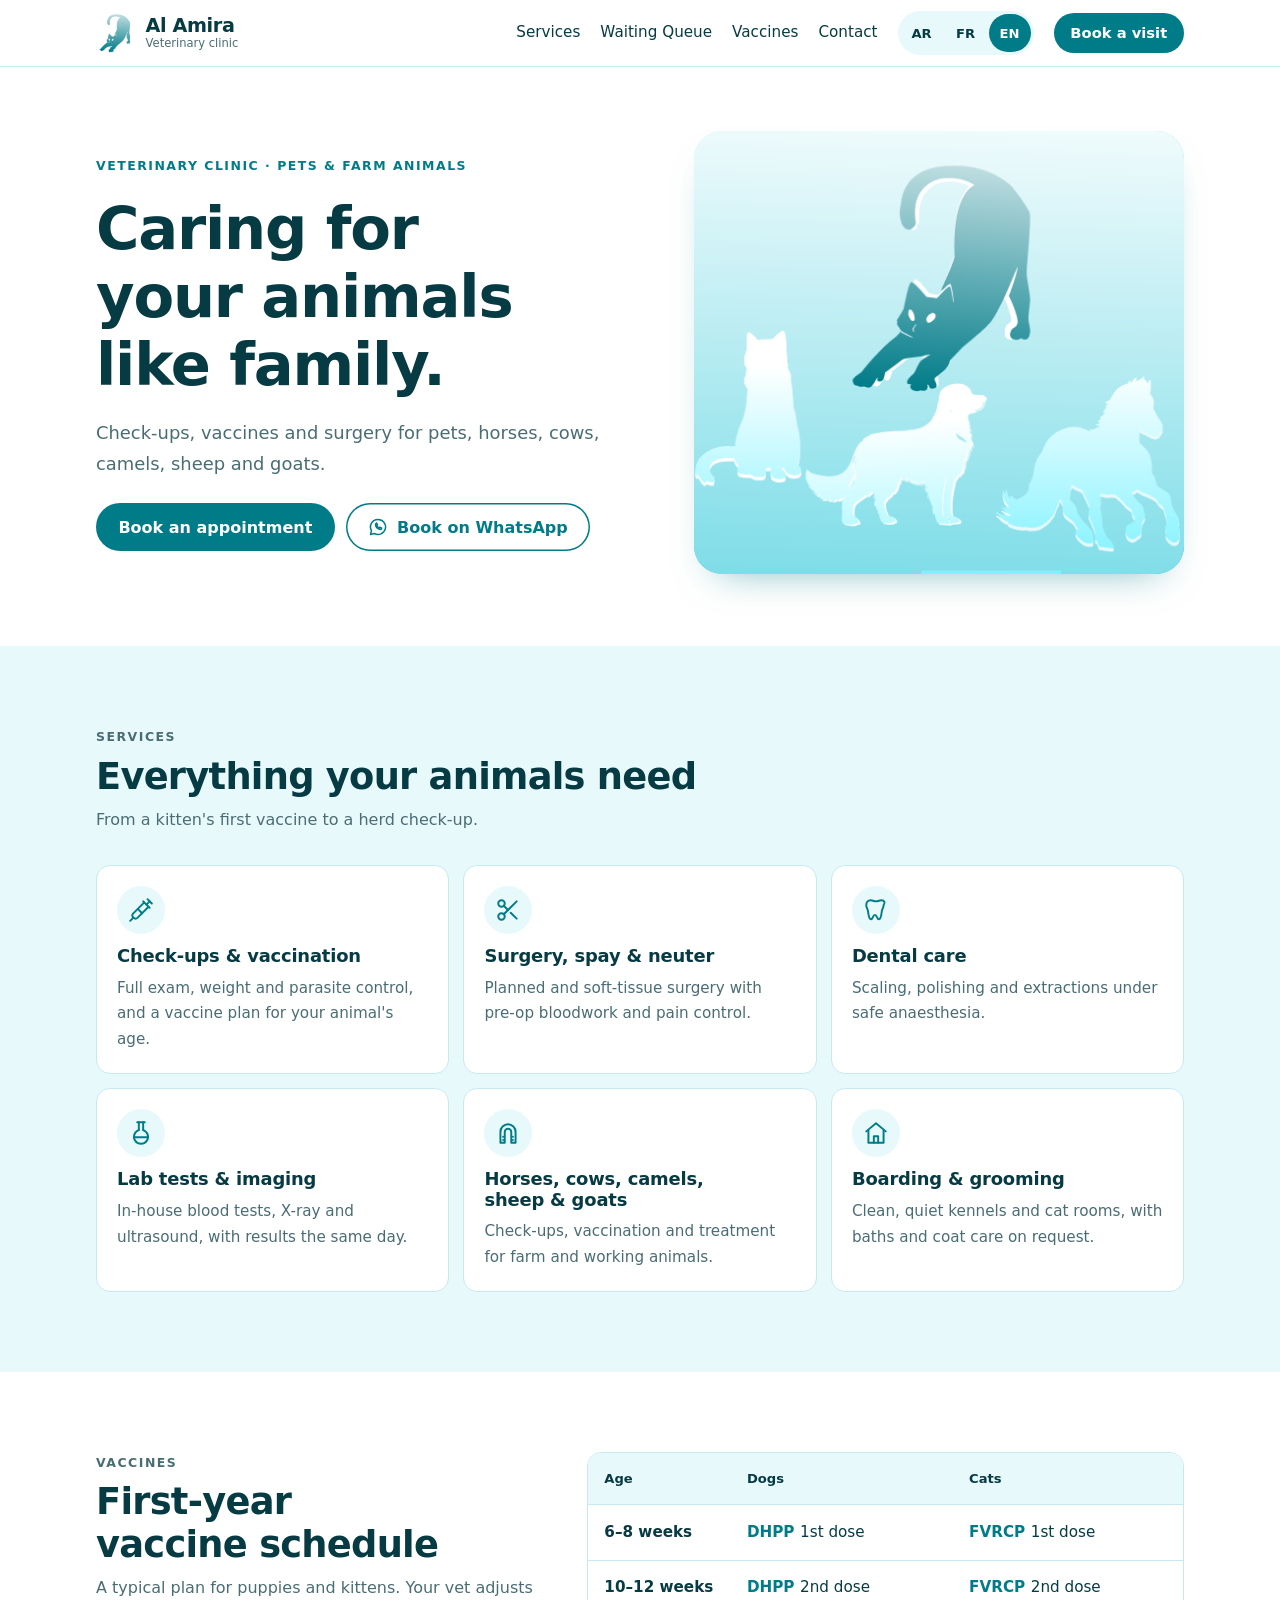
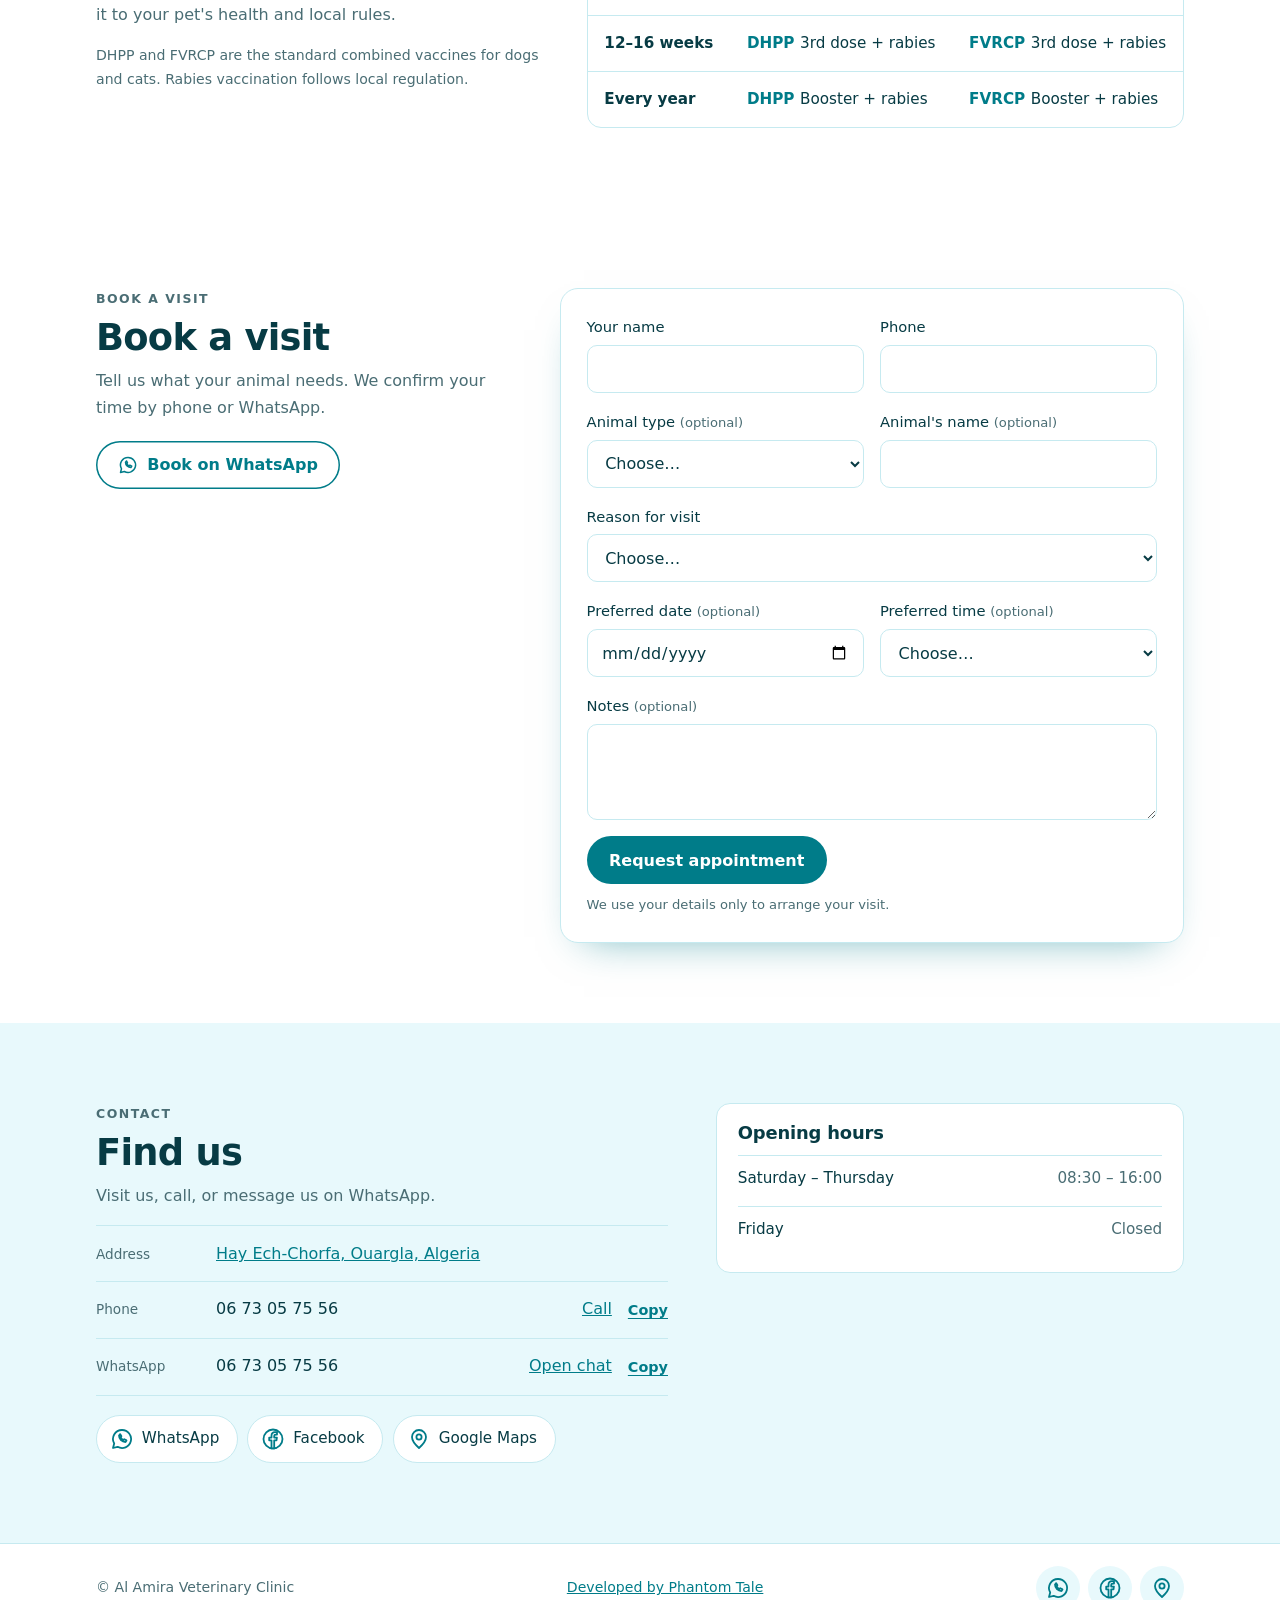
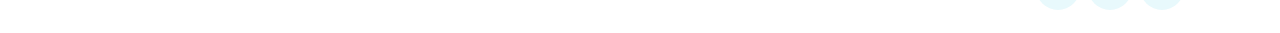
==== commit 1176a025: "updates" ====
--- a/en/index.html
+++ b/en/index.html
@@ -38,6 +38,7 @@
     </a>
     <nav class="links" aria-label="Main">
       <a href="#services">Services</a>
+      <a href="queue.html">Waiting Queue</a>
       <a href="#vaccines">Vaccines</a>
       <a href="#contact">Contact</a>
     </nav>
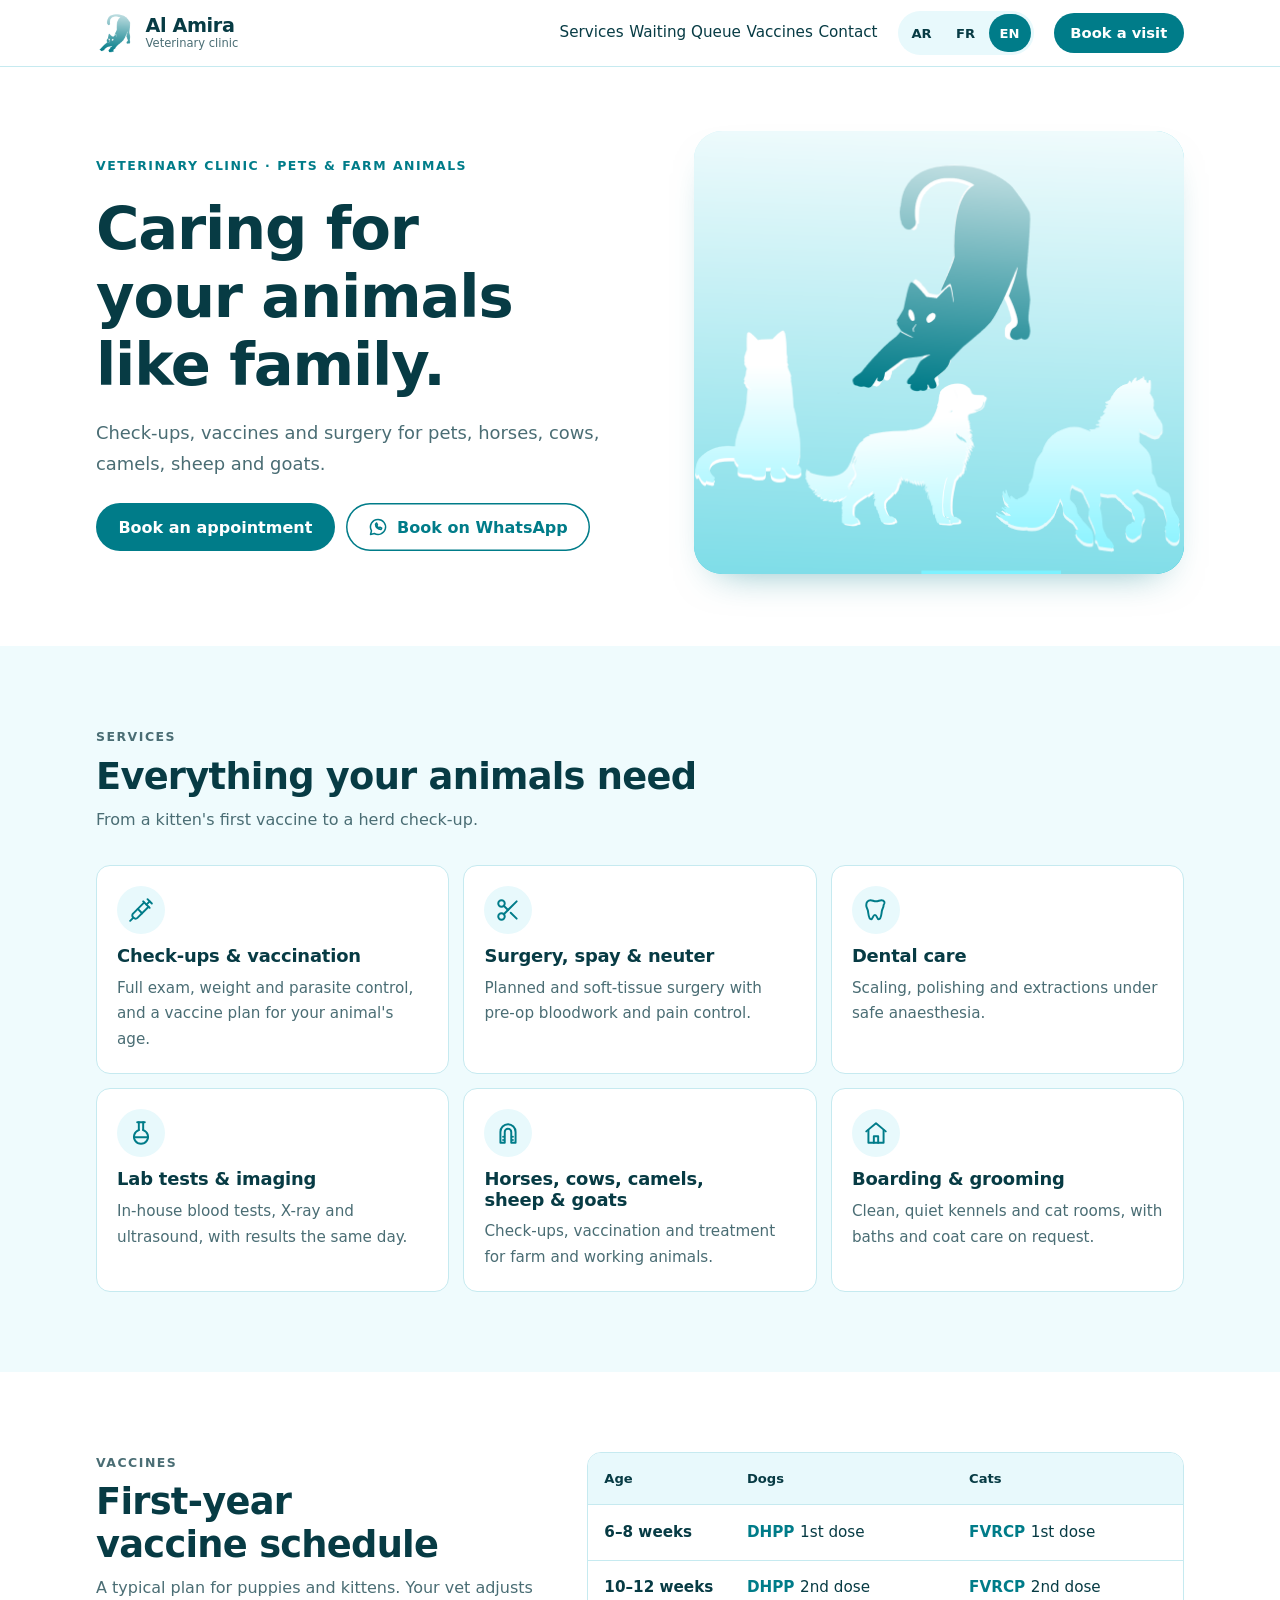
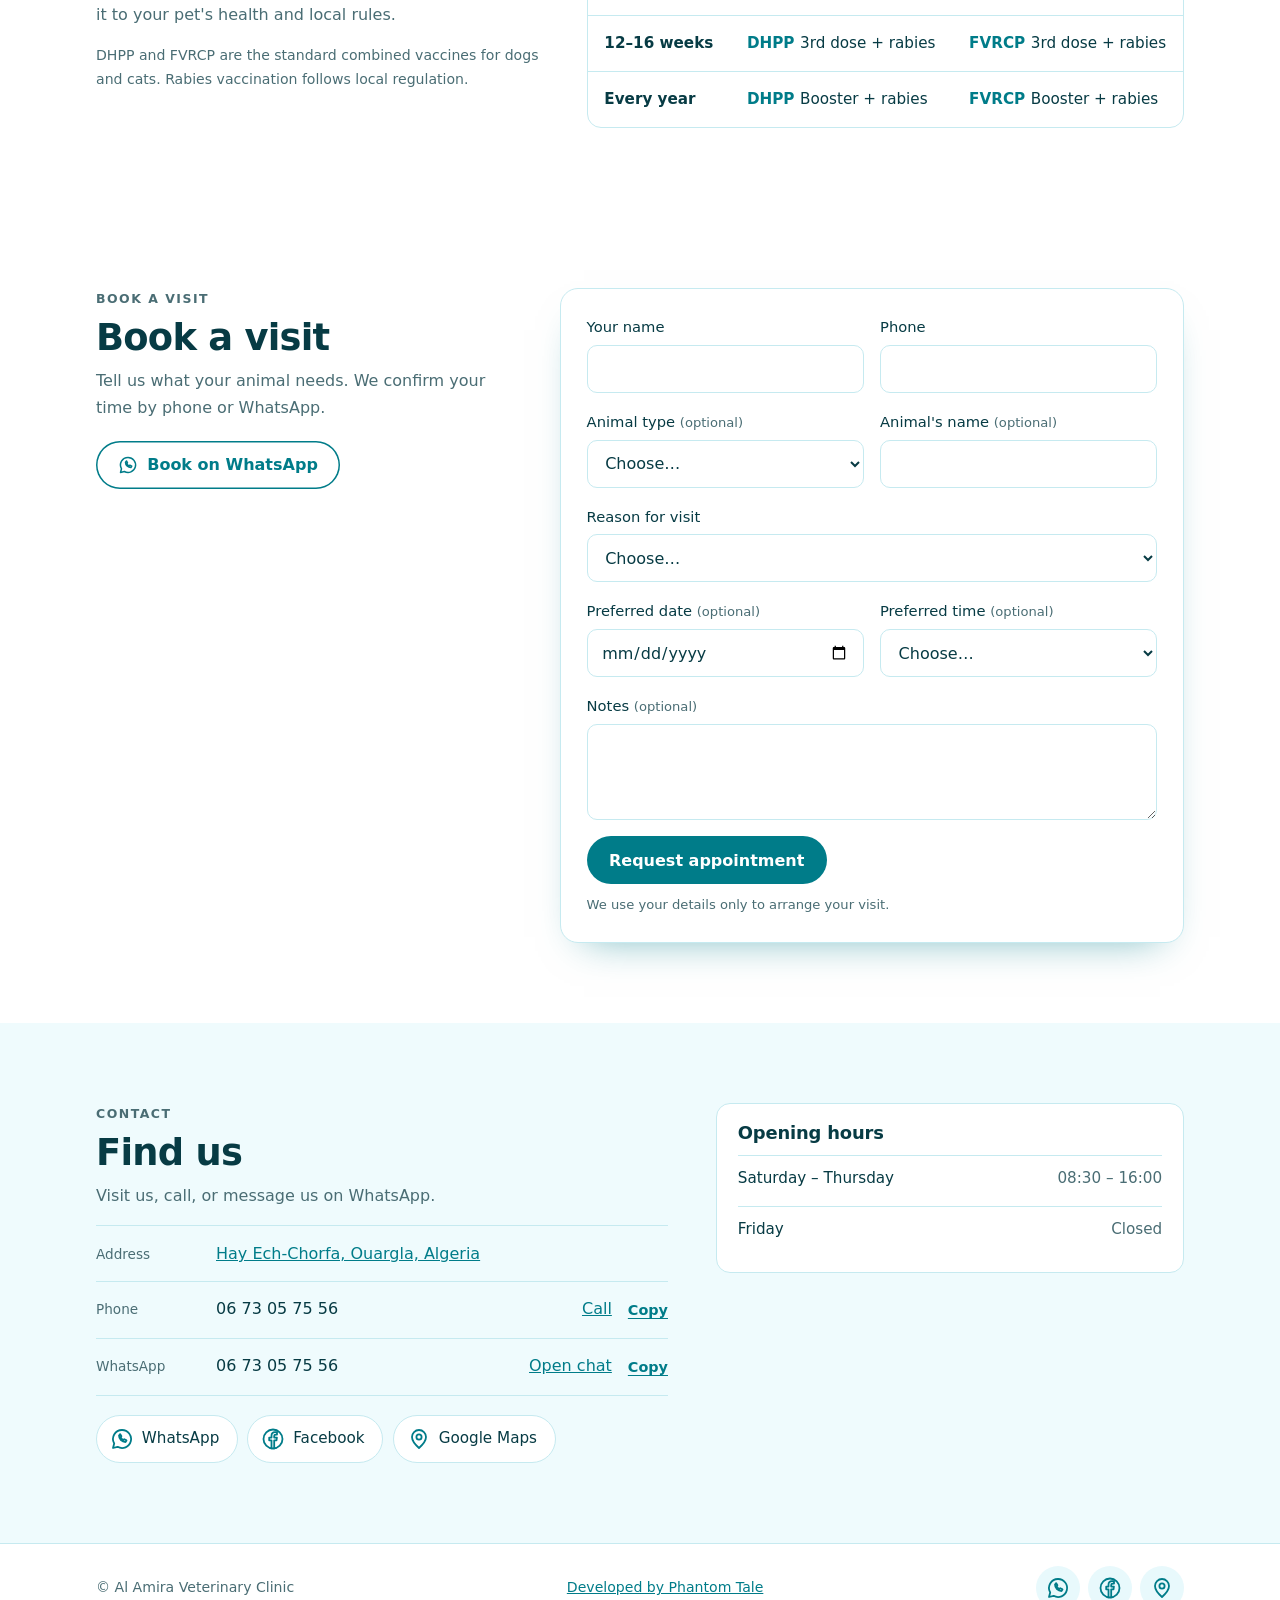
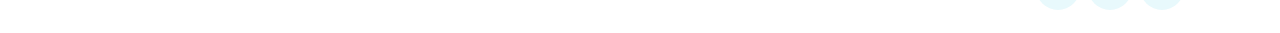
==== commit 8360f6ce: "updates" ====
--- a/en/index.html
+++ b/en/index.html
@@ -38,7 +38,7 @@
     </a>
     <nav class="links" aria-label="Main">
       <a href="#services">Services</a>
-      <a href="queue.html">Waiting Queue</a>
+      <a href="/queue/">Waiting Queue</a>
       <a href="#vaccines">Vaccines</a>
       <a href="#contact">Contact</a>
     </nav>
--- a/styles.css
+++ b/styles.css
@@ -1,3 +1,6 @@
+/* Layout, mobile first: one column on phones with a fixed WhatsApp/Call bar at the bottom; from 720px the bar goes away, from 900px the nav and two-column layouts appear. Cyan and white only. Logical properties throughout so Arabic (RTL) is the default direction. */
+
+/* Custom font slot: drop a font file at assets/fonts/custom.woff2 (see README). If the file is missing the browser silently uses the fallback fonts below. */
 @font-face {
   font-family: "Al Amira Custom";
   src: url("assets/fonts/custom.woff2") format("woff2"), url("assets/fonts/custom.woff") format("woff"), url("assets/fonts/custom.ttf") format("truetype");
@@ -105,7 +108,7 @@
 
 /* Sections */
 .sec { padding-block: 2.75rem; }
-.sec.alt { background: var(--tint); }
+.sec.alt { background: rgba(232, 249, 252, 0.7); }
 .sec-head { display: grid; gap: 0.5rem; max-width: 62ch; margin-bottom: 1.5rem; }
 .sec-head p { color: var(--muted); }
 .grid { display: grid; gap: 0.9rem; grid-template-columns: repeat(auto-fill, minmax(min(100%, 280px), 1fr)); }
@@ -162,6 +165,10 @@
 /* Contact */
 .contact { display: grid; gap: 1.5rem; }
 .contact .sec-head { margin-bottom: 1rem; }
+.place { margin: 0 0 1.1rem; font-size: 1.35rem; line-height: 1.5; }
+.place a { display: inline-flex; align-items: center; gap: 0.6rem; color: var(--ink); text-decoration: underline; text-decoration-color: var(--cyan); text-decoration-thickness: 2px; text-underline-offset: 6px; }
+.place a:hover { color: var(--cyan-deep); }
+.place img { width: 28px; height: 28px; flex: none; }
 .info { display: grid; }
 .info-row { display: flex; flex-wrap: wrap; align-items: baseline; gap: 0.2rem 1rem; padding-block: 0.85rem; border-bottom: 1px solid var(--line); }
 .info-row:first-child { border-top: 1px solid var(--line); }
@@ -227,4 +234,30 @@
   .form .btn { width: auto; }
 }
 
-@media (prefers-reduced-motion: reduce) { html { scroll-behavior: auto; } .btn { transition: none; } .btn:hover { transform: none; } }
+/* Slow, relaxing background: four soft cyan lights drifting behind the page. Only transforms are animated, so it costs almost nothing. */
+.bg { position: fixed; inset: 0; z-index: -1; overflow: hidden; pointer-events: none; background: linear-gradient(180deg, #FFFFFF 0%, #F1FBFD 100%); }
+.bg span { position: absolute; border-radius: 50%; will-change: transform; }
+.bg span:nth-child(1) { width: 78vmax; height: 78vmax; left: -26vmax; top: -30vmax; background: radial-gradient(circle, rgba(0, 188, 212, 0.26) 0%, rgba(0, 188, 212, 0) 66%); animation: drift-a 58s ease-in-out infinite alternate; }
+.bg span:nth-child(2) { width: 70vmax; height: 70vmax; right: -24vmax; top: 18vh; background: radial-gradient(circle, rgba(77, 208, 225, 0.30) 0%, rgba(77, 208, 225, 0) 66%); animation: drift-b 72s ease-in-out infinite alternate; animation-delay: -20s; }
+.bg span:nth-child(3) { width: 62vmax; height: 62vmax; left: 8vw; bottom: -30vmax; background: radial-gradient(circle, rgba(128, 222, 234, 0.38) 0%, rgba(128, 222, 234, 0) 66%); animation: drift-c 66s ease-in-out infinite alternate; animation-delay: -35s; }
+.bg span:nth-child(4) { width: 46vmax; height: 46vmax; right: 12vw; top: -18vmax; background: radial-gradient(circle, rgba(0, 151, 167, 0.16) 0%, rgba(0, 151, 167, 0) 66%); animation: drift-d 84s ease-in-out infinite alternate; animation-delay: -50s; }
+@keyframes drift-a { from { transform: translate3d(0, 0, 0) scale(1); } to { transform: translate3d(22vmax, 16vmax, 0) scale(1.18); } }
+@keyframes drift-b { from { transform: translate3d(0, 0, 0) scale(1.1); } to { transform: translate3d(-24vmax, 12vmax, 0) scale(0.92); } }
+@keyframes drift-c { from { transform: translate3d(0, 0, 0) scale(0.95); } to { transform: translate3d(20vmax, -18vmax, 0) scale(1.15); } }
+@keyframes drift-d { from { transform: translate3d(0, 0, 0) scale(1); } to { transform: translate3d(-16vmax, 20vmax, 0) scale(1.25); } }
+
+@media (prefers-reduced-motion: reduce) { html { scroll-behavior: auto; } .btn { transition: none; } .btn:hover { transform: none; } .bg span:nth-child(n) { animation: none; } }
+.foot-queue { color: var(--cyan-deep); font-weight: 600; text-underline-offset: 3px; }
+.links { flex-wrap: wrap; justify-content: center; overflow: visible; }
+.foot { justify-content: center; text-align: center; flex-direction: column; }
+@media (min-width: 900px) {
+  .links { flex-wrap: nowrap; justify-content: flex-start; }
+  .foot { flex-direction: row; justify-content: space-between; text-align: start; }
+}
+.links { display: flex !important; flex: 1 0 100%; order: 3; flex-wrap: wrap; justify-content: center; overflow: visible; gap: 0.35rem; }
+.foot { justify-content: center; text-align: center; flex-direction: column; }
+
+@media (min-width: 900px) {
+  .links { flex: none; order: 0; flex-wrap: nowrap; justify-content: flex-start; }
+  .foot { flex-direction: row; justify-content: space-between; text-align: start; }
+}
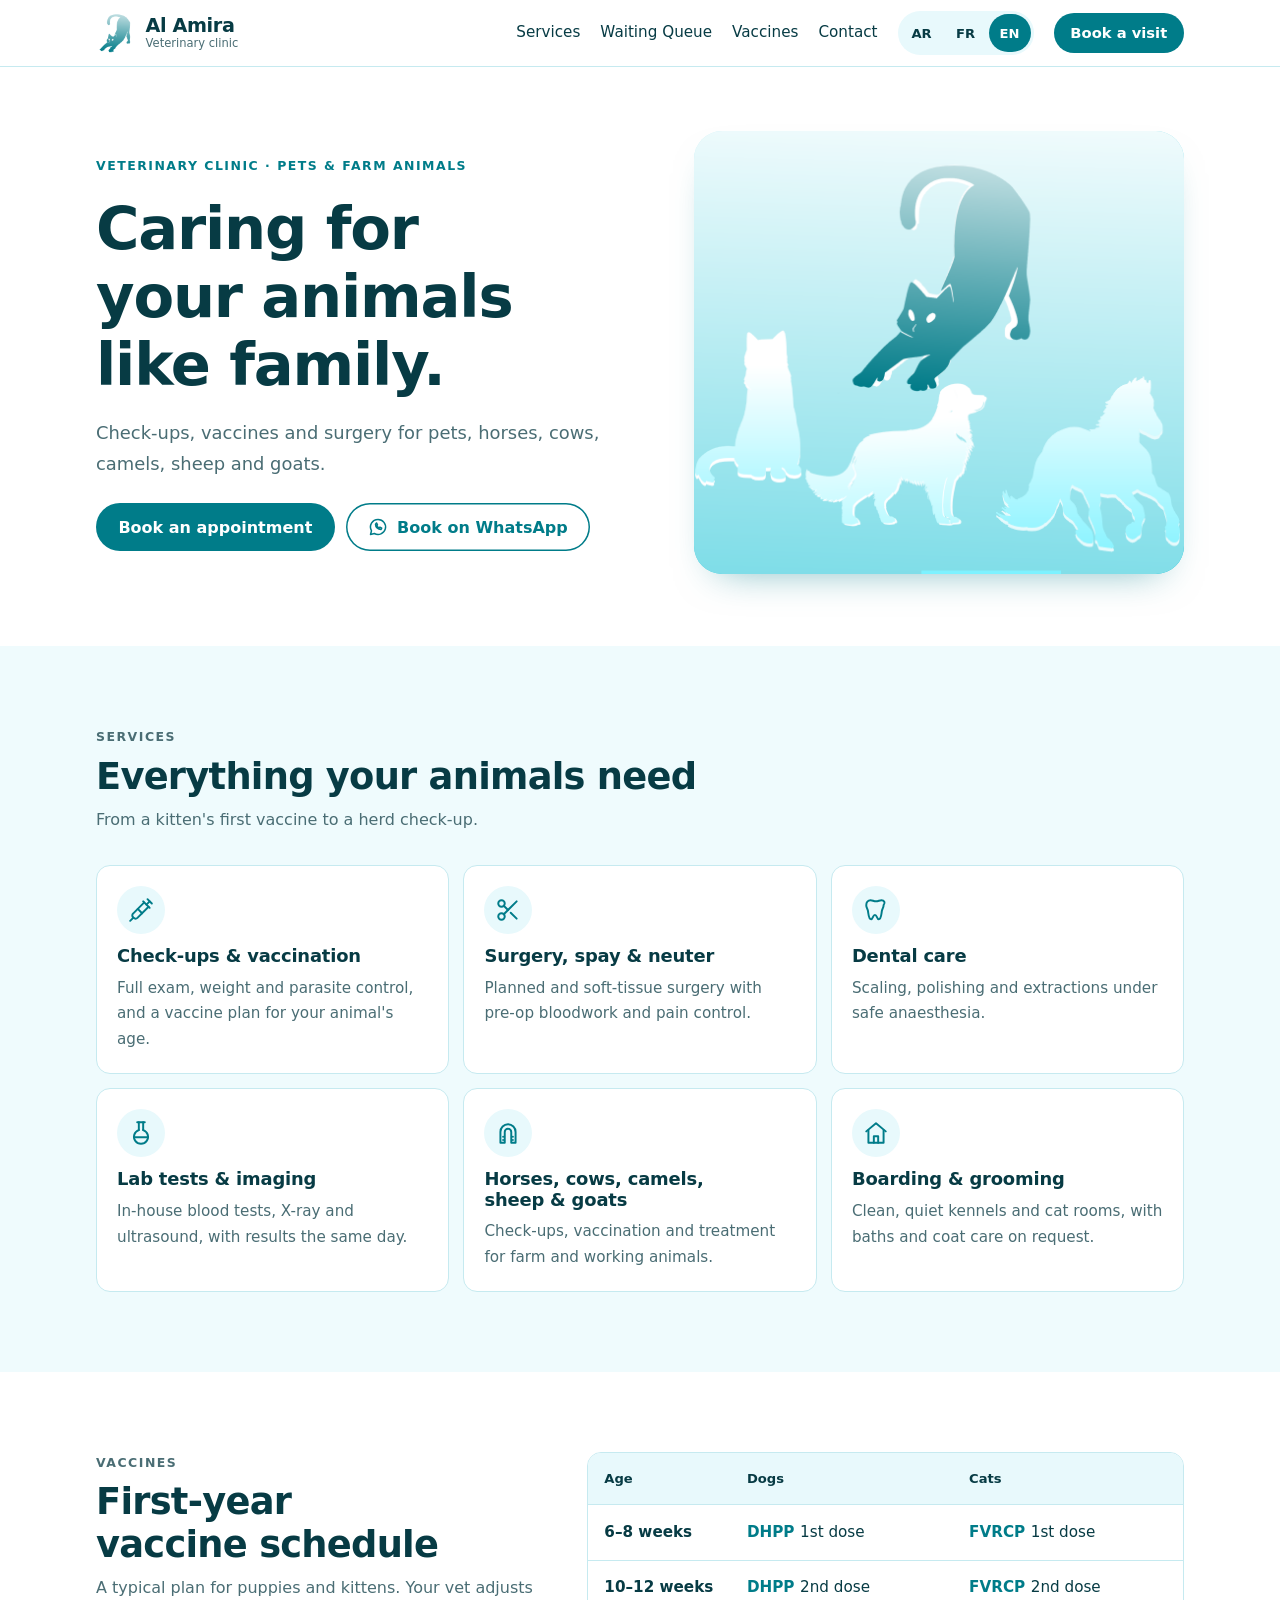
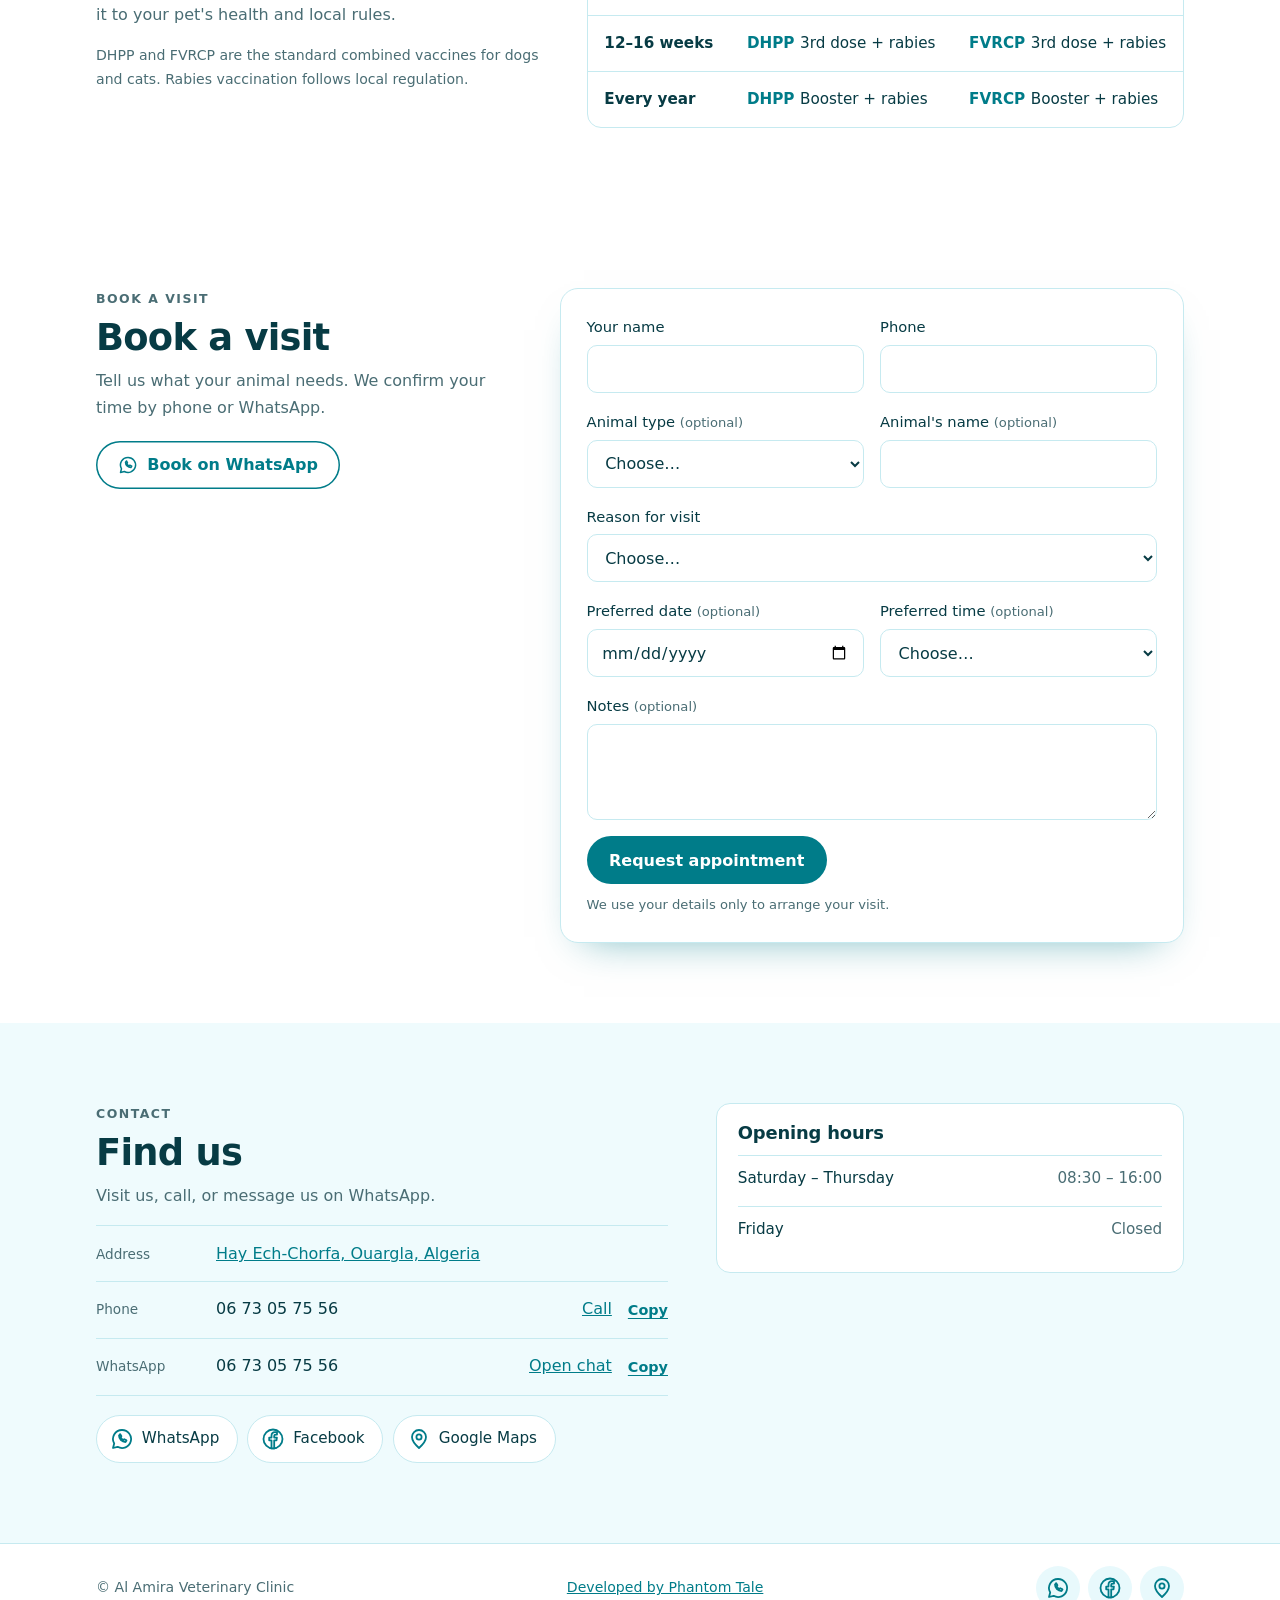
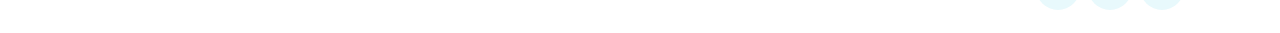
==== commit 91f529fa: "updates" ====
--- a/en/index.html
+++ b/en/index.html
@@ -38,7 +38,7 @@
     </a>
     <nav class="links" aria-label="Main">
       <a href="#services">Services</a>
-      <a href="/queue/">Waiting Queue</a>
+      <a href="/en/queue/">Waiting Queue</a>
       <a href="#vaccines">Vaccines</a>
       <a href="#contact">Contact</a>
     </nav>
--- a/styles.css
+++ b/styles.css
@@ -29,7 +29,7 @@
 
 * { box-sizing: border-box; }
 [hidden] { display: none !important; }
-html { scroll-behavior: smooth; scroll-padding-top: 76px; }
+html { scroll-behavior: smooth; scroll-padding-top: 112px; }
 body {
   margin: 0;
   background: var(--bg);
@@ -72,14 +72,16 @@
 
 /* Header */
 .top { position: sticky; top: 0; z-index: 20; background: var(--bg); border-bottom: 1px solid var(--line); padding-top: env(safe-area-inset-top, 0px); }
-.bar { display: flex; align-items: center; justify-content: space-between; gap: 0.75rem; padding-block: 0.55rem; }
+.bar { display: flex; flex-wrap: wrap; align-items: center; justify-content: space-between; gap: 0.4rem 0.75rem; padding-block: 0.55rem 0.35rem; }
 .brand { display: flex; align-items: center; gap: 0.6rem; text-decoration: none; color: var(--ink); min-width: 0; }
 .brand img { width: 40px; height: 40px; border-radius: 12px; flex: none; }
 .brand b { font: 700 1.2rem/1.1 var(--font-display); letter-spacing: -0.02em; display: block; }
 html[lang="ar"] .brand b { letter-spacing: 0; font-size: 1.3rem; }
 .brand small { font-size: 0.72rem; color: var(--muted); display: block; line-height: 1.3; }
-.links { display: none; gap: 1.25rem; }
-.links a { color: var(--ink); text-decoration: none; font-weight: 500; font-size: 0.95rem; }
+/* Phones: the menu is a second row that scrolls sideways if it does not fit */
+.links { display: flex; order: 3; flex: 1 0 100%; gap: 0.35rem; overflow-x: auto; scrollbar-width: none; padding-bottom: 0.2rem; }
+.links::-webkit-scrollbar { display: none; }
+.links a { color: var(--ink); text-decoration: none; font-weight: 500; font-size: 0.92rem; white-space: nowrap; padding: 0.45rem 0.8rem; min-height: 38px; display: inline-flex; align-items: center; border-radius: 999px; background: var(--tint); }
 .links a:hover { color: var(--cyan-deep); }
 .lang { display: inline-flex; padding: 3px; border-radius: 999px; background: var(--tint); gap: 2px; flex: none; }
 .lang a { display: inline-flex; align-items: center; justify-content: center; color: var(--ink); text-decoration: none; font: 600 0.82rem/1 var(--font-body); min-width: 42px; min-height: 38px; padding: 0 0.6rem; border-radius: 999px; }
@@ -217,7 +219,9 @@
   html { scroll-padding-top: 88px; }
   .bar { padding-block: 0.7rem; gap: 1.25rem; }
   .brand { margin-inline-end: auto; }
-  .links { display: flex; }
+  .links { order: 0; flex: none; overflow: visible; gap: 1.25rem; padding: 0; }
+  .links a { background: none; padding: 0; min-height: 0; font-size: 0.95rem; }
+  .bar { flex-wrap: nowrap; }
   .top .btn { display: inline-flex; }
   .hero { padding-block: 4rem 4.5rem; }
   .hero-grid { grid-template-columns: 1.05fr 0.95fr; gap: 3.5rem; align-items: center; }
@@ -248,16 +252,14 @@
 
 @media (prefers-reduced-motion: reduce) { html { scroll-behavior: auto; } .btn { transition: none; } .btn:hover { transform: none; } .bg span:nth-child(n) { animation: none; } }
 .foot-queue { color: var(--cyan-deep); font-weight: 600; text-underline-offset: 3px; }
-.links { flex-wrap: wrap; justify-content: center; overflow: visible; }
-.foot { justify-content: center; text-align: center; flex-direction: column; }
-@media (min-width: 900px) {
-  .links { flex-wrap: nowrap; justify-content: flex-start; }
-  .foot { flex-direction: row; justify-content: space-between; text-align: start; }
-}
-.links { display: flex !important; flex: 1 0 100%; order: 3; flex-wrap: wrap; justify-content: center; overflow: visible; gap: 0.35rem; }
-.foot { justify-content: center; text-align: center; flex-direction: column; }
-
-@media (min-width: 900px) {
-  .links { flex: none; order: 0; flex-wrap: nowrap; justify-content: flex-start; }
-  .foot { flex-direction: row; justify-content: space-between; text-align: start; }
-}+
+/* Phones: a smaller, one-line menu that slides away while scrolling down */
+@media (max-width: 899px) {
+  body { overflow-anchor: none; }
+  .links { flex-wrap: nowrap; justify-content: flex-start; overflow-x: auto; scrollbar-width: none; gap: 0.3rem; max-height: 40px; opacity: 1; transition: max-height 0.3s ease, opacity 0.2s ease, padding 0.3s ease; }
+  .links::-webkit-scrollbar { display: none; }
+  .links a { font-size: 0.8rem; min-height: 30px; padding: 0.2rem 0.65rem; flex: none; }
+  .top.menu-away .links { max-height: 0; opacity: 0; padding-block: 0; overflow: hidden; pointer-events: none; }
+  .top.menu-away .bar { row-gap: 0; }
+}
+@media (prefers-reduced-motion: reduce) { .links { transition: none; } }
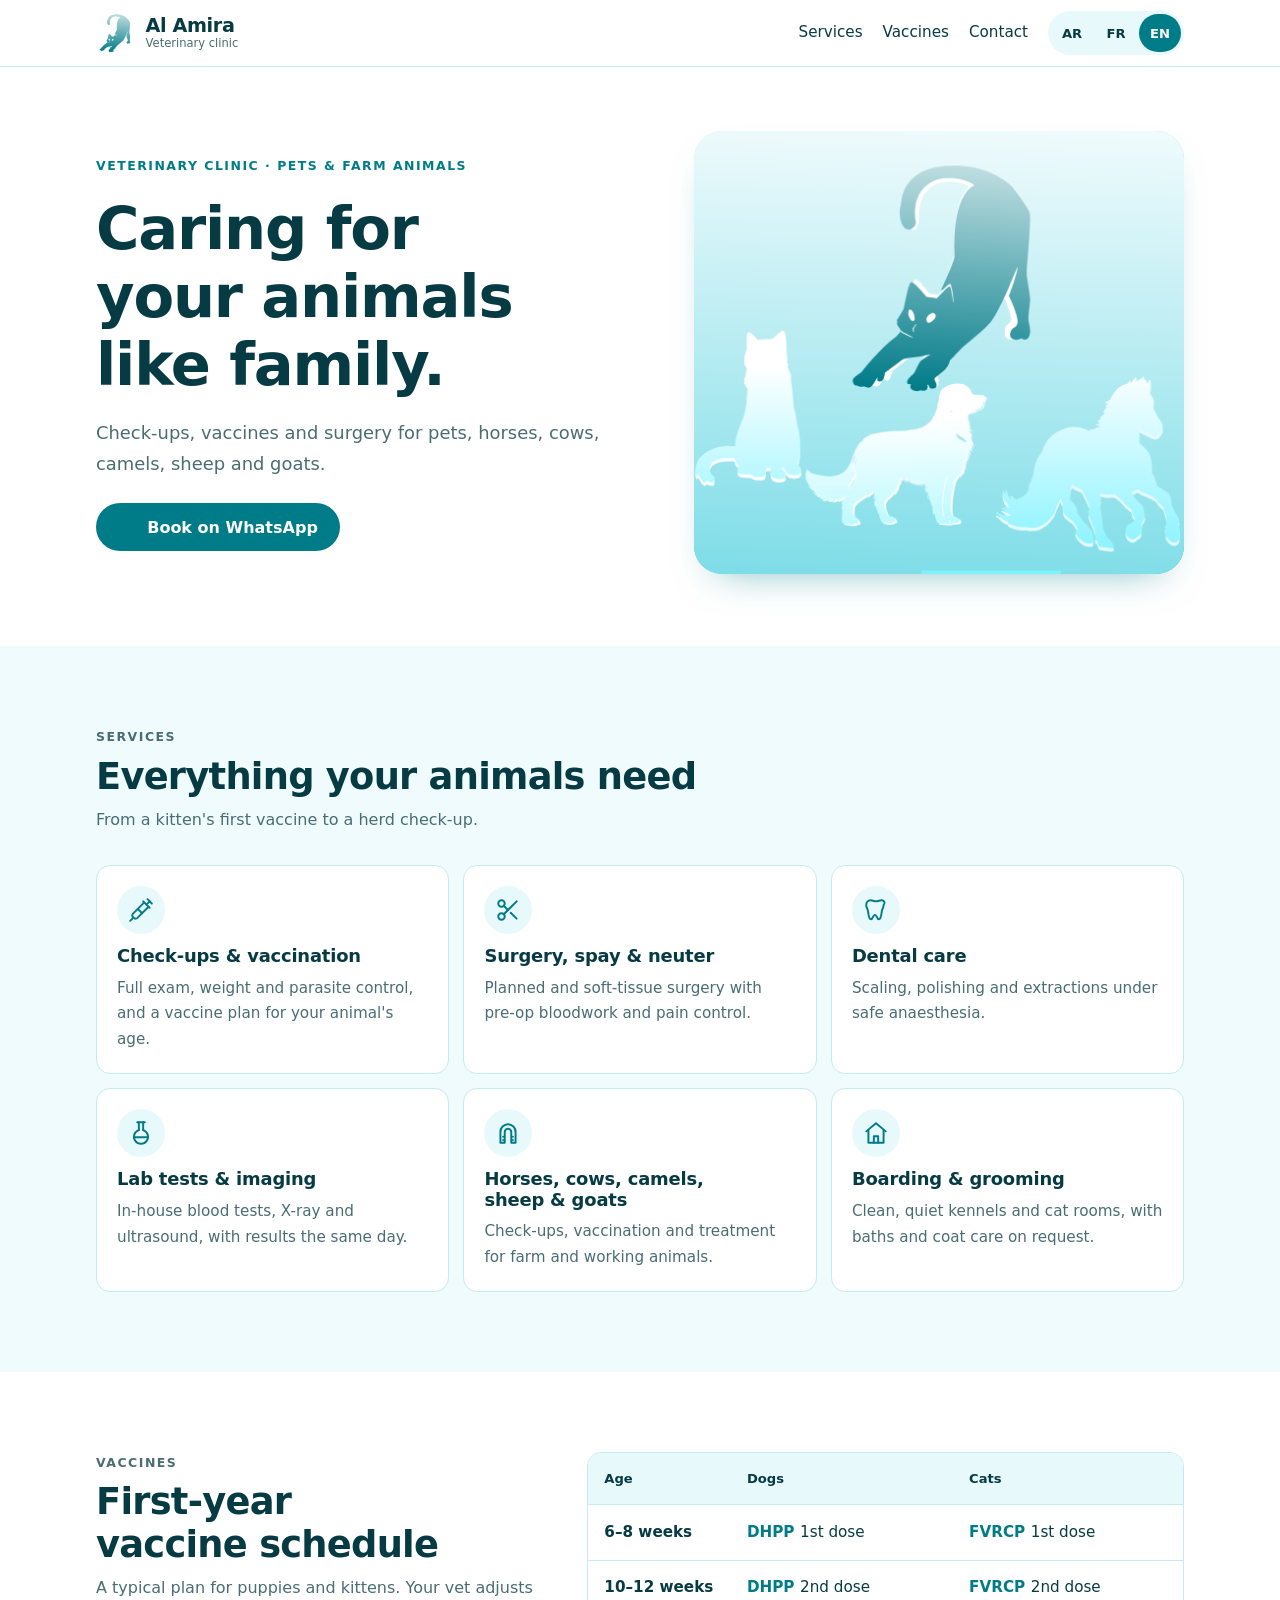
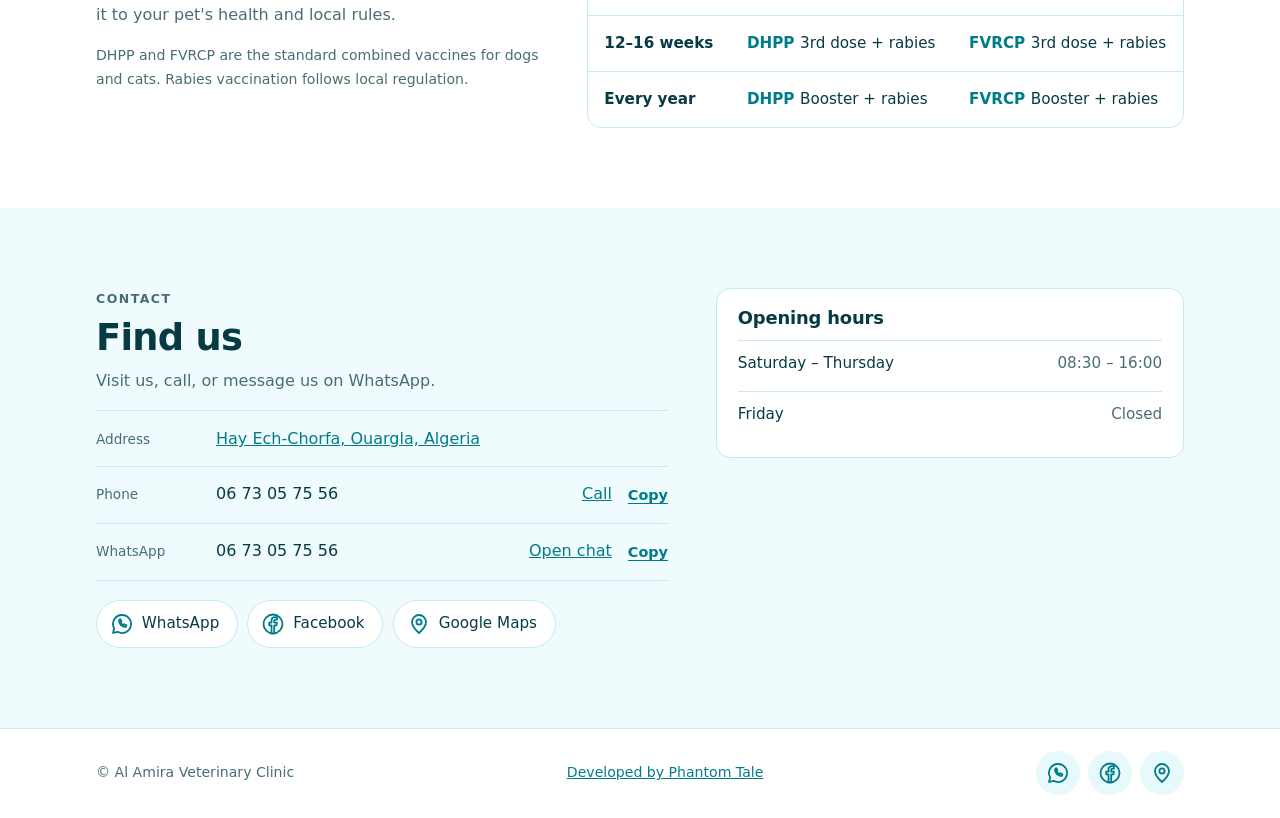
==== commit 96cc4096: "no booking" ====
--- a/en/index.html
+++ b/en/index.html
@@ -38,7 +38,6 @@
     </a>
     <nav class="links" aria-label="Main">
       <a href="#services">Services</a>
-      <a href="/en/queue/">Waiting Queue</a>
       <a href="#vaccines">Vaccines</a>
       <a href="#contact">Contact</a>
     </nav>
@@ -47,7 +46,6 @@
       <a href="../fr/" hreflang="fr" lang="fr" aria-label="Français">FR</a>
       <a href="" hreflang="en" lang="en" aria-label="English" aria-current="page">EN</a>
     </nav>
-    <a class="btn btn-sm" href="#book">Book a visit</a>
   </div>
 </header>
 
@@ -59,8 +57,7 @@
         <h1>Caring for your animals like family.</h1>
         <p class="lead">Check-ups, vaccines and surgery for pets, horses, cows, camels, sheep and goats.</p>
         <div class="cta-row">
-          <a class="btn" href="#book">Book an appointment</a>
-          <a class="btn btn-ghost" href="https://wa.me/213673057556" target="_blank" rel="noopener noreferrer"><img class="ic" src="../assets/icons/whatsapp.svg" alt="" width="20" height="20"><span>Book on WhatsApp</span></a>
+          <a class="btn" href="https://wa.me/213673057556" target="_blank" rel="noopener noreferrer"><img class="ic" src="../assets/icons/whatsapp.svg" alt="" width="20" height="20"><span>Book on WhatsApp</span></a>
         </div>
       </div>
       <div class="hero-art">
@@ -111,68 +108,6 @@
     </div>
   </section>
 
-  <section class="sec" id="book">
-    <div class="wrap book">
-      <div>
-        <div class="sec-head">
-          <p class="eyebrow">Book a visit</p>
-          <h2>Book a visit</h2>
-          <p>Tell us what your animal needs. We confirm your time by phone or WhatsApp.</p>
-        </div>
-        <a class="btn btn-ghost" href="https://wa.me/213673057556" target="_blank" rel="noopener noreferrer"><img class="ic" src="../assets/icons/whatsapp.svg" alt="" width="20" height="20"><span>Book on WhatsApp</span></a>
-      </div>
-      <form class="form" id="bookForm" autocomplete="on" data-endpoint="https://script.google.com/macros/s/AKfycby089XbqTr5e4kr5ktyKQAH43PGObQZ3fJ3onuJuFpIUr0BAvD4jPOFTrBCNZyT_2rZ/exec" data-wa="213673057556">
-        <label class="field" for="f-owner"><span>Your name</span><input id="f-owner" name="owner" type="text" autocomplete="name" maxlength="80" required></label>
-        <label class="field" for="f-phone"><span>Phone</span><input id="f-phone" name="phone" type="tel" autocomplete="tel" inputmode="tel" dir="ltr" maxlength="30" pattern="[0-9+ ]{8,30}" required></label>
-        <label class="field" for="f-ptype"><span>Animal type <span class="opt">(optional)</span></span>
-          <select id="f-ptype" name="ptype">
-            <option value="">Choose…</option>
-            <option value="pDog">Dog</option>
-            <option value="pCat">Cat</option>
-            <option value="pBird">Bird</option>
-            <option value="pRabbit">Rabbit</option>
-            <option value="pHorse">Horse</option>
-            <option value="pCow">Cow</option>
-            <option value="pCamel">Camel</option>
-            <option value="pSheep">Sheep</option>
-            <option value="pGoat">Goat</option>
-            <option value="pOther">Other</option>
-          </select></label>
-        <label class="field" for="f-pname"><span>Animal's name <span class="opt">(optional)</span></span><input id="f-pname" name="pname" type="text" maxlength="60"></label>
-        <label class="field full" for="f-reason"><span>Reason for visit</span>
-          <select id="f-reason" name="reason" required>
-            <option value="">Choose…</option>
-            <option value="rCheck">Check-up</option>
-            <option value="rVacc">Vaccination</option>
-            <option value="rSurg">Surgery or spay/neuter</option>
-            <option value="rDent">Dental care</option>
-            <option value="rSick">My animal seems unwell</option>
-          </select></label>
-        <label class="field" for="f-date"><span>Preferred date <span class="opt">(optional)</span></span><input id="f-date" name="date" type="date"></label>
-        <label class="field" for="f-time"><span>Preferred time <span class="opt">(optional)</span></span>
-          <select id="f-time" name="time">
-            <option value="">Choose…</option>
-            <option value="tmAm">Morning (08:30–12:00)</option>
-            <option value="tmPm">Midday (12:00–14:00)</option>
-            <option value="tmEve">Afternoon (14:00–16:00)</option>
-          </select></label>
-        <label class="field full" for="f-notes"><span>Notes <span class="opt">(optional)</span></span><textarea id="f-notes" name="notes" maxlength="500"></textarea></label>
-        <div class="hp" aria-hidden="true"><label for="f-website">Website<input id="f-website" name="website" type="text" tabindex="-1" autocomplete="off"></label></div>
-        <div class="full">
-          <button class="btn" id="submitBtn" type="submit">Request appointment</button>
-          <p class="privacy">We use your details only to arrange your visit.</p>
-        </div>
-        <div class="result" id="result" role="status" aria-live="polite" hidden>
-          <h3 id="resH"></h3>
-          <dl id="resList"></dl>
-          <p class="note flush" id="resNote"></p>
-          <div class="actions">
-            <a class="btn btn-ghost btn-sm" id="resWa" href="https://wa.me/213673057556" target="_blank" rel="noopener noreferrer">Send details on WhatsApp</a>
-          </div>
-        </div>
-      </form>
-    </div>
-  </section>
 
   <section class="sec alt" id="contact">
     <div class="wrap contact">
--- a/styles.css
+++ b/styles.css
@@ -251,7 +251,6 @@
 @keyframes drift-d { from { transform: translate3d(0, 0, 0) scale(1); } to { transform: translate3d(-16vmax, 20vmax, 0) scale(1.25); } }
 
 @media (prefers-reduced-motion: reduce) { html { scroll-behavior: auto; } .btn { transition: none; } .btn:hover { transform: none; } .bg span:nth-child(n) { animation: none; } }
-.foot-queue { color: var(--cyan-deep); font-weight: 600; text-underline-offset: 3px; }
 
 /* Phones: a smaller, one-line menu that slides away while scrolling down */
 @media (max-width: 899px) {
